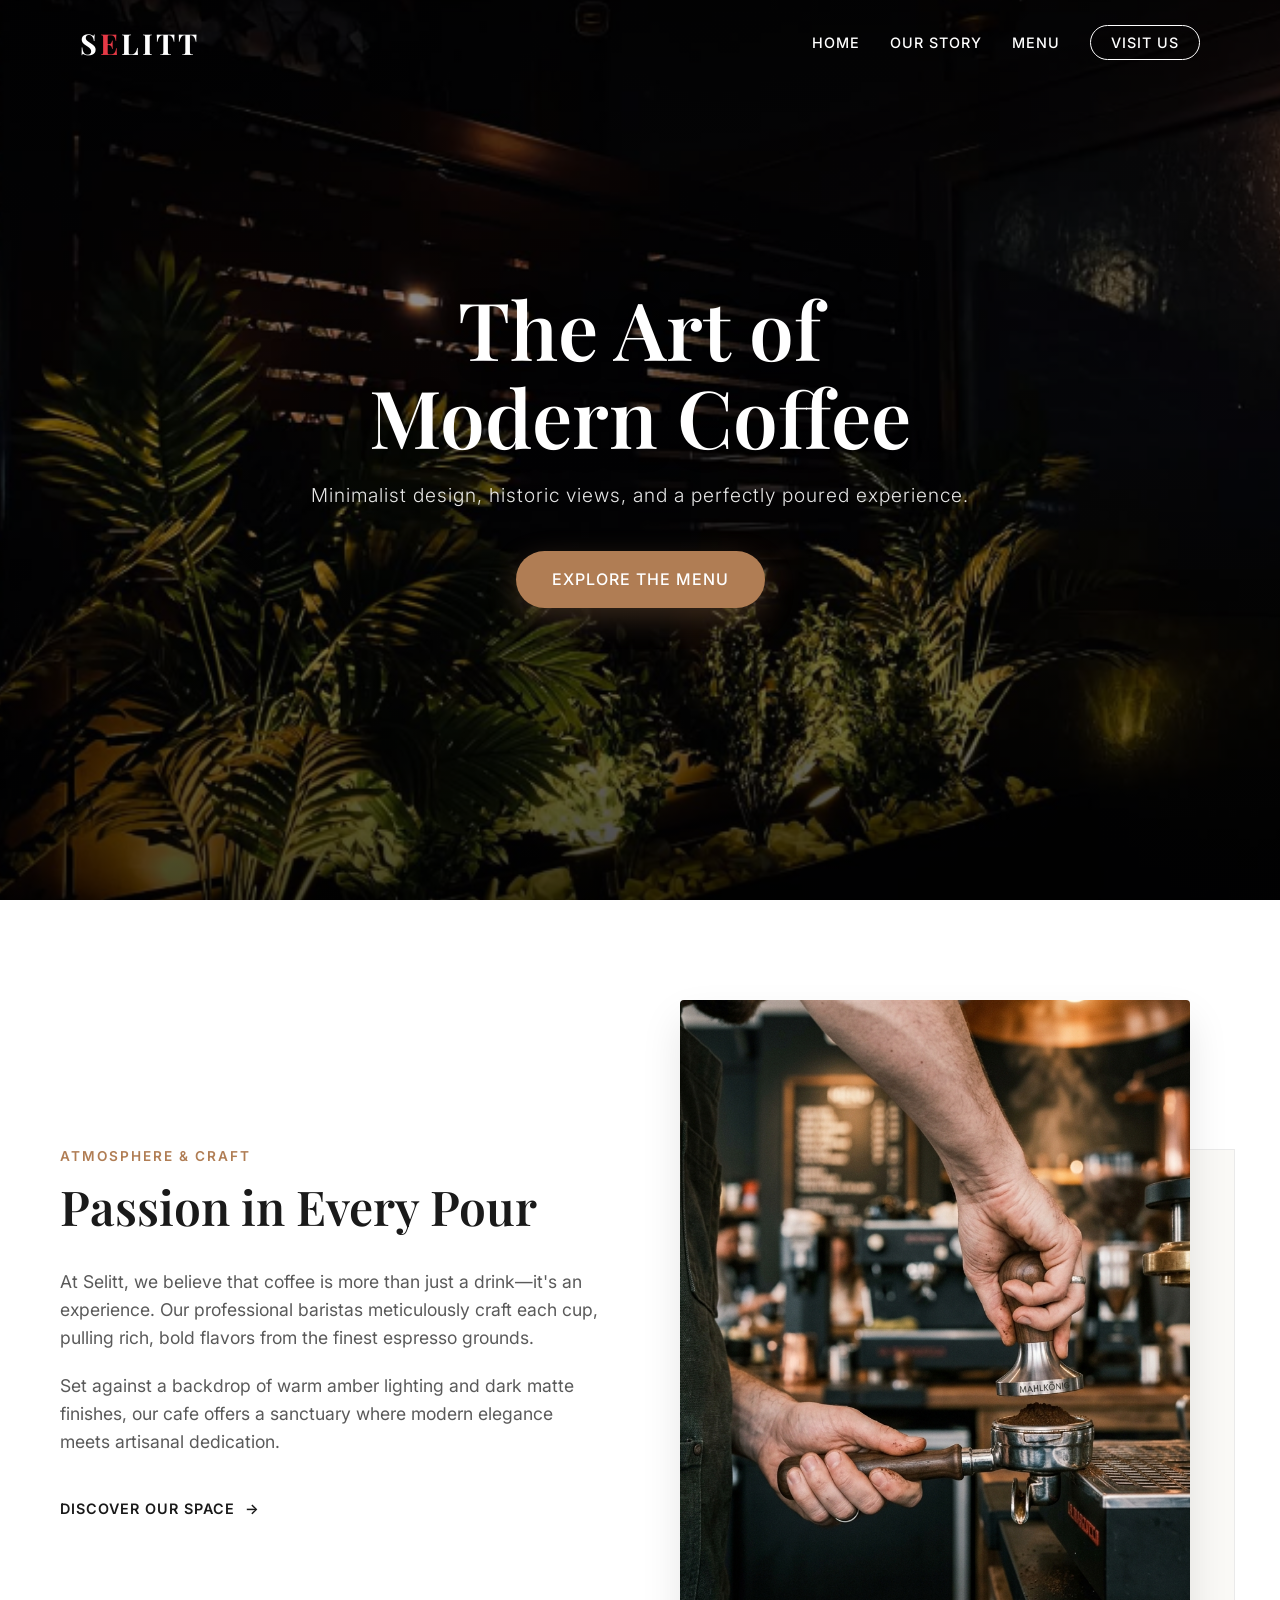
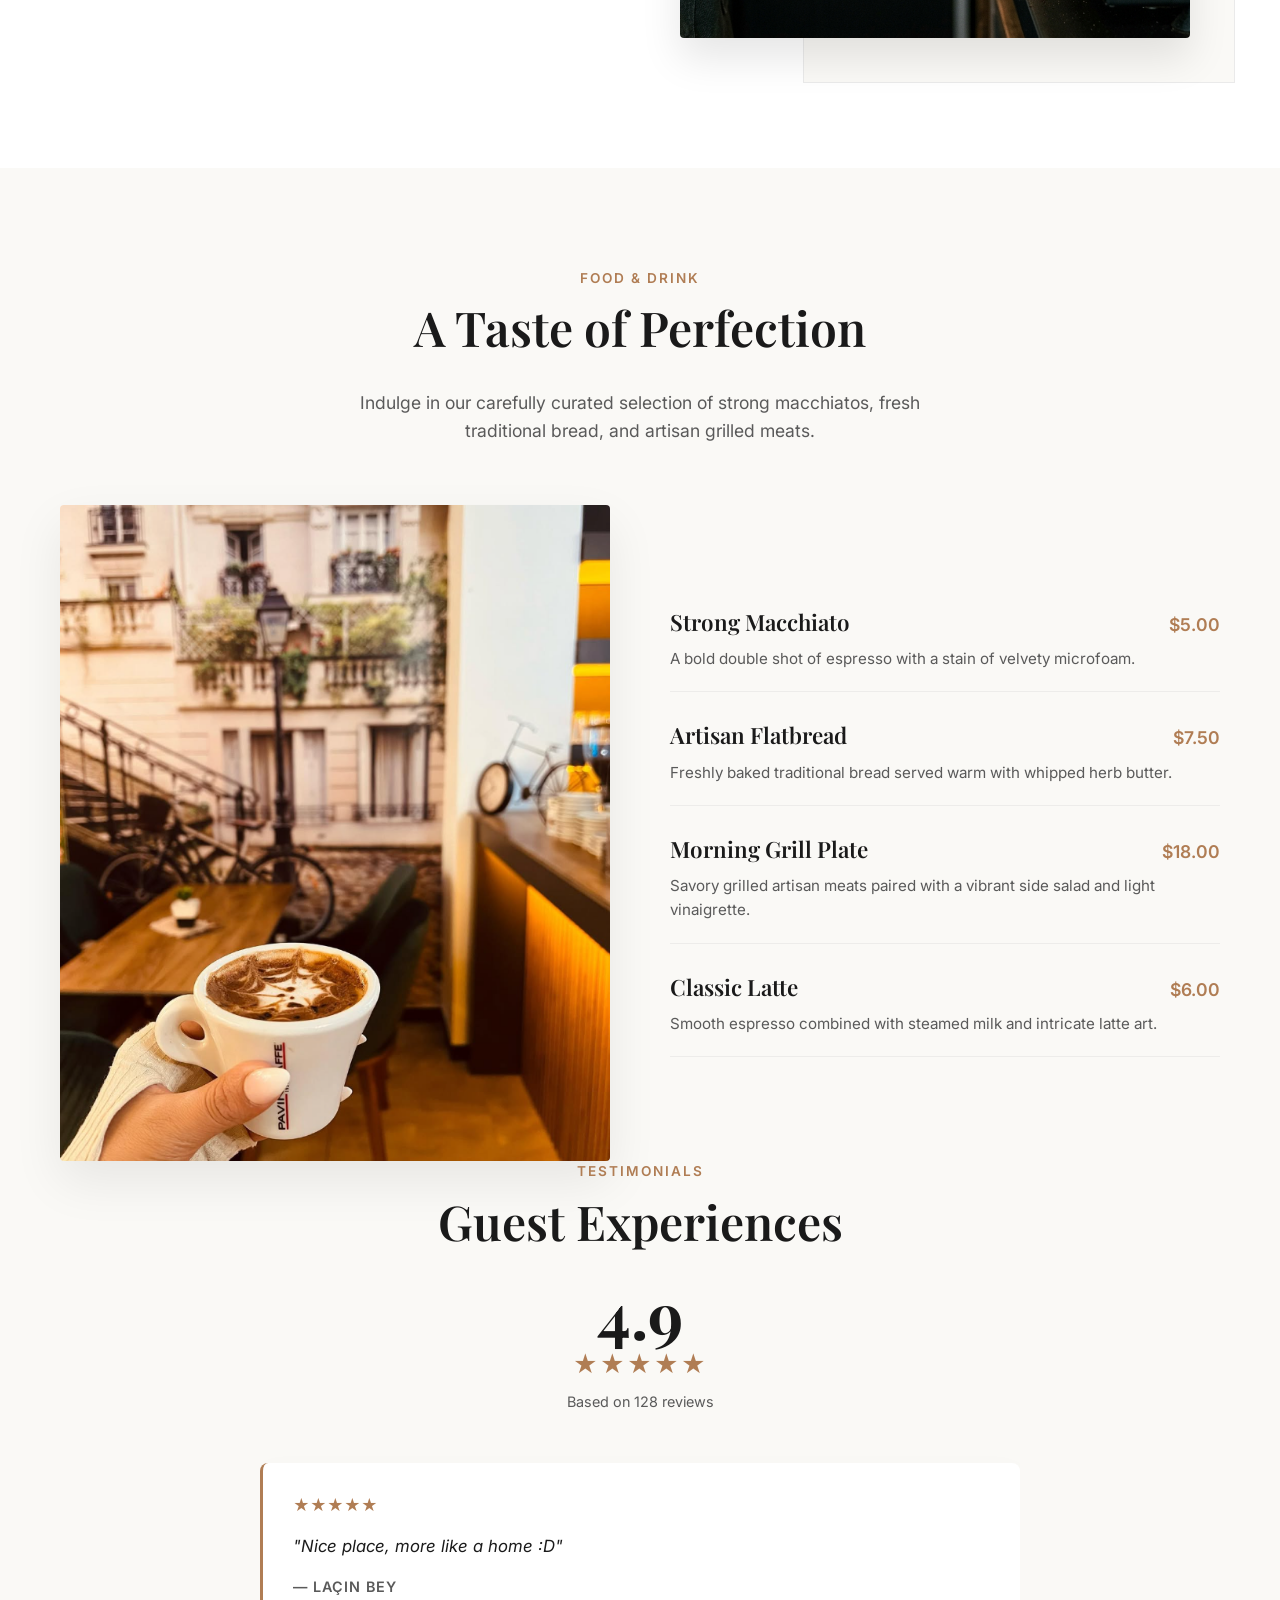
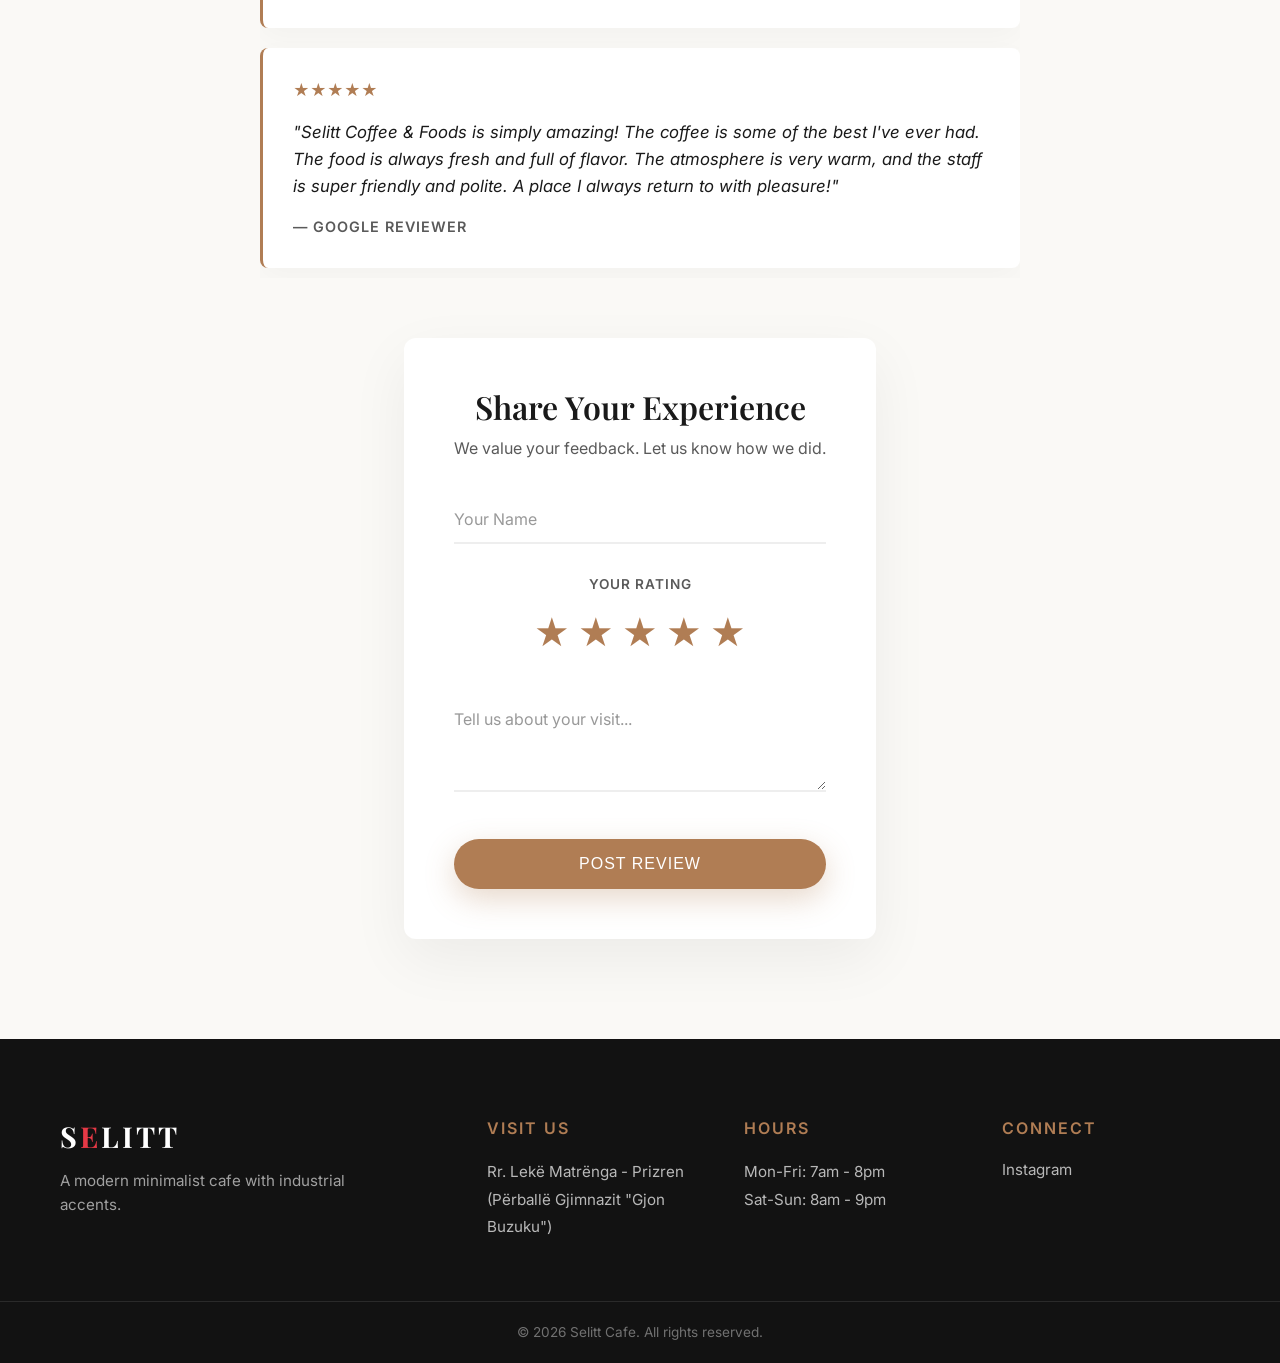
==== index.html @ 398702cb "Add files via upload" ====
<!DOCTYPE html>
<html lang="en">

<head>
    <meta charset="UTF-8">
    <meta name="viewport" content="width=device-width, initial-scale=1.0">
    <title>Selitt Cafe | Modern Coffee & Dining</title>
    <meta name="description" content="Experience high-end coffee and artisan food at Selitt Cafe.">
    <!-- Favicon -->
    <link rel="icon" href="assets/logo.jpg" type="image/jpeg">
    <!-- Google Fonts -->
    <link rel="preconnect" href="https://fonts.googleapis.com">
    <link rel="preconnect" href="https://fonts.gstatic.com" crossorigin>
    <link
        href="https://fonts.googleapis.com/css2?family=Playfair+Display:wght@400;600;700&family=Inter:wght@300;400;500;600&display=swap"
        rel="stylesheet">
    <!-- Styles -->
    <link rel="stylesheet" href="styles.css">
</head>

<body>

    <!-- Navigation -->
    <nav class="navbar" id="navbar">
        <div class="nav-container">
            <a href="#" class="logo">S<span class="logo-accent">E</span>LITT</a>
            <ul class="nav-links">
                <li><a href="#home">Home</a></li>
                <li><a href="#story">Our Story</a></li>
                <li><a href="#menu">Menu</a></li>
                <li><a href="#contact" class="btn-outline">Visit Us</a></li>
            </ul>
            <div class="menu-toggle" id="mobile-menu">
                <span class="bar"></span>
                <span class="bar"></span>
                <span class="bar"></span>
            </div>
        </div>
    </nav>

    <!-- Hero Section -->
    <section id="home" class="hero">
        <div class="hero-image" style="background-image: url('assets/hero.png');"></div>
        <div class="hero-overlay"></div>
        <div class="hero-content">
            <h1 class="fade-in-up">The Art of <br>Modern Coffee</h1>
            <p class="fade-in-up delay-1">Minimalist design, historic views, and a perfectly poured experience.</p>
            <a href="#menu" class="btn-primary fade-in-up delay-2">Explore the Menu</a>
        </div>
    </section>

    <!-- Our Story Section -->
    <section id="story" class="story">
        <div class="container split-layout">
            <div class="story-text">
                <span class="section-subtitle">Atmosphere & Craft</span>
                <h2 class="section-title">Passion in Every Pour</h2>
                <p>At Selitt, we believe that coffee is more than just a drink—it's an experience. Our professional
                    baristas meticulously craft each cup, pulling rich, bold flavors from the finest espresso grounds.
                </p>
                <p>Set against a backdrop of warm amber lighting and dark matte finishes, our cafe offers a sanctuary
                    where modern elegance meets artisanal dedication.</p>
                <a href="#contact" class="link-arrow">Discover our space <span class="arrow">→</span></a>
            </div>
            <div class="story-image-wrapper">
                <img src="assets/story.png" alt="Barista tamping fresh espresso grounds" class="story-image">
                <div class="image-accent"></div>
            </div>
        </div>
    </section>

    <!-- Menu Section -->
    <section id="menu" class="menu">
        <div class="container">
            <div class="menu-header text-center">
                <span class="section-subtitle">Food & Drink</span>
                <h2 class="section-title">A Taste of Perfection</h2>
                <p class="menu-desc">Indulge in our carefully curated selection of strong macchiatos, fresh traditional
                    bread, and artisan grilled meats.</p>
            </div>

            <div class="menu-showcase">
                <img src="assets/menu.png" alt="Modern breakfast spread with macchiato and grilled meats"
                    class="menu-main-image">

                <div class="menu-list">
                    <div class="menu-item">
                        <div class="menu-item-header">
                            <h3>Strong Macchiato</h3>
                            <span class="price">$5.00</span>
                        </div>
                        <p>A bold double shot of espresso with a stain of velvety microfoam.</p>
                    </div>

                    <div class="menu-item">
                        <div class="menu-item-header">
                            <h3>Artisan Flatbread</h3>
                            <span class="price">$7.50</span>
                        </div>
                        <p>Freshly baked traditional bread served warm with whipped herb butter.</p>
                    </div>

                    <div class="menu-item">
                        <div class="menu-item-header">
                            <h3>Morning Grill Plate</h3>
                            <span class="price">$18.00</span>
                        </div>
                        <p>Savory grilled artisan meats paired with a vibrant side salad and light vinaigrette.</p>
                    </div>

                    <div class="menu-item">
                        <div class="menu-item-header">
                            <h3>Classic Latte</h3>
                            <span class="price">$6.00</span>
                        </div>
                        <p>Smooth espresso combined with steamed milk and intricate latte art.</p>
                    </div>
                </div>
            </div>
        </div>
    </section>

    <!-- Review Section -->
    <section id="review" class="review-section">
        <div class="container review-layout">
            <!-- Left: Testimonials -->
            <div class="review-testimonials fade-up-element">
                <span class="section-subtitle">Testimonials</span>
                <h2 class="section-title">Guest Experiences</h2>
                
                <div class="rating-summary">
                    <div class="rating-number">4.9</div>
                    <div class="rating-stars">★★★★★</div>
                    <p>Based on <span id="review-count">128</span> reviews</p>
                </div>

                <div class="testimonials-scroll-container">
                    <div class="testimonial-card">
                        <div class="testimonial-stars">★★★★★</div>
                        <p class="testimonial-text">"Nice place, more like a home :D"</p>
                        <p class="testimonial-author">— Laçin Bey</p>
                    </div>

                    <div class="testimonial-card">
                        <div class="testimonial-stars">★★★★★</div>
                        <p class="testimonial-text">"Selitt Coffee & Foods is simply amazing! The coffee is some of the best I've ever had. The food is always fresh and full of flavor. The atmosphere is very warm, and the staff is super friendly and polite. A place I always return to with pleasure!"</p>
                        <p class="testimonial-author">— Google Reviewer</p>
                    </div>
                </div>
            </div>

            <!-- Right: Form -->
            <div class="review-form-container fade-up-element">
                <h3>Share Your Experience</h3>
                <p class="form-desc">We value your feedback. Let us know how we did.</p>
                
                <div class="form-group">
                    <input type="text" id="name" class="modern-input" placeholder=" " required>
                    <label for="name" class="floating-label">Your Name</label>
                </div>

                <div class="form-group">
                    <label class="static-label">Your Rating</label>
                    <div class="stars">
                        <span class="star" data-value="1">★</span>
                        <span class="star" data-value="2">★</span>
                        <span class="star" data-value="3">★</span>
                        <span class="star" data-value="4">★</span>
                        <span class="star" data-value="5">★</span>
                    </div>
                </div>

                <div class="form-group">
                    <textarea id="review-text" class="modern-input textarea-input" placeholder=" " rows="3" required></textarea>
                    <label for="review-text" class="floating-label">Tell us about your visit...</label>
                </div>
                
                <button class="btn-primary submit-review">Post Review</button>
            </div>
        </div>
    </section>

    <!-- Footer -->
    <footer id="contact" class="footer">
        <div class="container footer-content">
            <div class="footer-brand">
                <h2 class="logo">S<span class="logo-accent">E</span>LITT</h2>
                <p>A modern minimalist cafe with industrial accents.</p>
            </div>
            <div class="footer-links">
                <div class="link-group">
                    <h4>Visit Us</h4>
                    <p>Rr. Lekë Matrënga - Prizren<br>(Përballë Gjimnazit "Gjon Buzuku")</p>
                </div>
                <div class="link-group">
                    <h4>Hours</h4>
                    <p>Mon-Fri: 7am - 8pm<br>Sat-Sun: 8am - 9pm</p>
                </div>
                <div class="link-group">
                    <h4>Connect</h4>
                    <div class="social-links">
                        <a href="https://www.instagram.com/selittcoffee" target="_blank"
                            rel="noopener noreferrer">Instagram</a>
                    </div>
                </div>
            </div>
        </div>
        <div class="footer-bottom">
            <p>&copy; 2026 Selitt Cafe. All rights reserved.</p>
        </div>
    </footer>

    <script>
        // Simple script for navbar scroll effect and mobile menu
        window.addEventListener('scroll', () => {
            const navbar = document.getElementById('navbar');
            if (window.scrollY > 50) {
                navbar.classList.add('scrolled');
            } else {
                navbar.classList.remove('scrolled');
            }
        });

        // Intersection Observer for scroll animations
        const observer = new IntersectionObserver((entries) => {
            entries.forEach(entry => {
                if (entry.isIntersecting) {
                    entry.target.classList.add('visible');
                }
            });
        }, { threshold: 0.1 });

        document.querySelectorAll('.story-text, .story-image-wrapper, .menu-item, .menu-header, .review-form-container, .review-testimonials').forEach((el) => {
            el.classList.add('fade-up-element');
            observer.observe(el);
        });

        // Smooth scroll and section pulse animation on click
        document.querySelectorAll('a[href^="#"]').forEach(anchor => {
            anchor.addEventListener('click', function (e) {
                const targetId = this.getAttribute('href');
                if (targetId === '#') return;

                const targetElement = document.querySelector(targetId);
                if (targetElement) {
                    e.preventDefault();
                    // Smooth scroll to target
                    targetElement.scrollIntoView({
                        behavior: 'smooth'
                    });

                    // Add pulse animation class to the target section
                    targetElement.classList.remove('section-pulse');
                    // Force reflow to restart animation
                    void targetElement.offsetWidth;
                    targetElement.classList.add('section-pulse');
                }
            });
        });

        // Ripple effect for buttons
        document.querySelectorAll('.btn-primary, .btn-outline').forEach(btn => {
            btn.addEventListener('click', function (e) {
                const rect = e.target.getBoundingClientRect();
                const x = e.clientX - rect.left;
                const y = e.clientY - rect.top;

                const ripple = document.createElement('span');
                ripple.classList.add('ripple');
                ripple.style.left = `${x}px`;
                ripple.style.top = `${y}px`;

                this.appendChild(ripple);
                setTimeout(() => ripple.remove(), 600);
            });
        });

        // Review Stars Logic
        const stars = document.querySelectorAll('.star');
        let selectedRating = 5;
        
        stars.forEach(s => s.style.color = 'var(--clr-accent)');

        stars.forEach(star => {
            star.addEventListener('mouseover', function() {
                const val = this.getAttribute('data-value');
                stars.forEach(s => {
                    s.style.color = s.getAttribute('data-value') <= val ? 'var(--clr-accent)' : '#ddd';
                });
            });
            star.addEventListener('mouseout', function() {
                stars.forEach(s => {
                    s.style.color = s.getAttribute('data-value') <= selectedRating ? 'var(--clr-accent)' : '#ddd';
                });
            });
            star.addEventListener('click', function() {
                selectedRating = this.getAttribute('data-value');
                
                // Add a little pop animation on click
                this.style.transform = 'scale(1.2)';
                setTimeout(() => this.style.transform = 'scale(1)', 150);
            });
        });

        // Review Submit Logic
        document.querySelector('.submit-review').addEventListener('click', function(e) {
            e.preventDefault();
            const btn = this;
            const nameInput = document.getElementById('name');
            const reviewInput = document.getElementById('review-text');
            
            if(!nameInput.value || !reviewInput.value) {
                alert("Please fill in your name and review.");
                return;
            }

            const originalText = btn.innerText;
            btn.innerText = 'Sending...';
            btn.style.opacity = '0.8';
            
            // Simulate sending
            setTimeout(() => {
                // Create new review element
                const newCard = document.createElement('div');
                newCard.className = 'testimonial-card fade-in-up';
                
                let starsHTML = '';
                for(let i=0; i<5; i++) {
                    starsHTML += i < selectedRating ? '★' : '☆';
                }

                newCard.innerHTML = `
                    <div class="testimonial-stars">${starsHTML}</div>
                    <p class="testimonial-text">"${reviewInput.value}"</p>
                    <p class="testimonial-author">— ${nameInput.value}</p>
                `;
                
                // Add to scroll container
                const container = document.querySelector('.testimonials-scroll-container');
                container.insertBefore(newCard, container.firstChild);
                
                // Smooth scroll to see the new review
                container.scrollTo({ top: 0, behavior: 'smooth' });

                // Update count
                const countEl = document.getElementById('review-count');
                if(countEl) countEl.innerText = parseInt(countEl.innerText) + 1;

                // Button success state
                btn.innerText = 'Review Sent! Thank You!';
                btn.style.backgroundColor = '#4CAF50';
                btn.style.opacity = '1';
                
                // Reset form
                nameInput.value = '';
                reviewInput.value = '';
                
                // Reset after 3 seconds
                setTimeout(() => {
                    btn.innerText = originalText;
                    btn.style.backgroundColor = '';
                }, 3000);
            }, 800);
        });
    </script>
</body>

</html>
---- styles.css ----
/* ==========================================================================
   CSS Variables & Design System
   ========================================================================== */
:root {
    /* Colors */
    --clr-bg: #FAF9F6;
    /* Off-white / Cream */
    --clr-surface: #ffffff;
    --clr-text-main: #1A1A1A;
    --clr-text-light: #5A5A5A;
    --clr-accent: #B07D54;
    /* Warm Amber / Caramel */
    --clr-accent-dark: #8C5E3C;
    --clr-dark: #121212;

    /* Typography */
    --font-heading: 'Playfair Display', serif;
    --font-body: 'Inter', sans-serif;

    /* Layout */
    --max-width: 1200px;
    --section-pad: 100px 20px;

    /* Transitions */
    --trans-fast: 0.3s ease;
    --trans-slow: 0.6s cubic-bezier(0.16, 1, 0.3, 1);
}

/* ==========================================================================
   Reset & Base Styles
   ========================================================================== */
* {
    margin: 0;
    padding: 0;
    box-sizing: border-box;
}

html {
    scroll-behavior: smooth;
}

body {
    font-family: var(--font-body);
    color: var(--clr-text-main);
    background-color: var(--clr-bg);
    line-height: 1.6;
    overflow-x: hidden;
}

h1,
h2,
h3,
h4,
h5,
h6 {
    font-family: var(--font-heading);
    font-weight: 600;
    line-height: 1.2;
    margin-bottom: 1rem;
}

a {
    text-decoration: none;
    color: inherit;
    transition: var(--trans-fast);
}

img {
    max-width: 100%;
    height: auto;
    display: block;
}

.container {
    max-width: var(--max-width);
    margin: 0 auto;
    padding: 0 20px;
}

.text-center {
    text-align: center;
}

.section-subtitle {
    display: block;
    font-size: 0.85rem;
    text-transform: uppercase;
    letter-spacing: 2px;
    color: var(--clr-accent);
    margin-bottom: 10px;
    font-weight: 600;
}

.section-title {
    font-size: 3rem;
    margin-bottom: 2rem;
    color: var(--clr-text-main);
}

/* ==========================================================================
   Navigation
   ========================================================================== */
.navbar {
    position: fixed;
    top: 0;
    left: 0;
    width: 100%;
    padding: 20px 0;
    z-index: 1000;
    transition: var(--trans-slow);
    background: transparent;
}

.navbar.scrolled {
    background: rgba(255, 255, 255, 0.95);
    backdrop-filter: blur(10px);
    padding: 15px 0;
    box-shadow: 0 4px 30px rgba(0, 0, 0, 0.05);
}

.navbar.scrolled .logo,
.navbar.scrolled .nav-links a {
    color: var(--clr-text-main);
}

.navbar.scrolled .btn-outline {
    border-color: var(--clr-text-main);
    color: var(--clr-text-main);
}

.nav-container {
    display: flex;
    justify-content: space-between;
    align-items: center;
    max-width: var(--max-width);
    margin: 0 auto;
    padding: 0 40px;
}

.logo {
    font-family: var(--font-heading);
    font-size: 1.8rem;
    font-weight: 700;
    letter-spacing: 3px;
    color: #fff;
    transition: var(--trans-fast);
}

.logo-accent {
    color: #E63946;
    /* Vibrant modern red */
}

.nav-links {
    display: flex;
    list-style: none;
    align-items: center;
    gap: 30px;
}

.nav-links a {
    color: #fff;
    font-size: 0.9rem;
    font-weight: 500;
    text-transform: uppercase;
    letter-spacing: 1px;
    position: relative;
}

.nav-links a:not(.btn-outline)::after {
    content: '';
    position: absolute;
    bottom: -5px;
    left: 0;
    width: 0;
    height: 1px;
    background-color: var(--clr-accent);
    transition: var(--trans-fast);
}

.nav-links a:not(.btn-outline):hover::after {
    width: 100%;
}

.btn-outline {
    border: 1px solid #fff;
    padding: 8px 20px;
    border-radius: 30px;
    transition: var(--trans-fast);
}

.btn-outline:hover {
    background-color: #fff;
    color: var(--clr-text-main) !important;
}

.menu-toggle {
    display: none;
}

/* ==========================================================================
   Hero Section
   ========================================================================== */
.hero {
    position: relative;
    height: 100vh;
    display: flex;
    align-items: center;
    justify-content: center;
    overflow: hidden;
}

.hero-image {
    position: absolute;
    top: 0;
    left: 0;
    width: 100%;
    height: 100%;
    background-size: cover;
    background-position: center;
    transform: scale(1.05);
    /* Slight scale for potential animation/parallax */
    z-index: 1;
}

.hero-overlay {
    position: absolute;
    top: 0;
    left: 0;
    width: 100%;
    height: 100%;
    background: linear-gradient(to bottom, rgba(0, 0, 0, 0.6) 0%, rgba(0, 0, 0, 0.3) 50%, rgba(0, 0, 0, 0.7) 100%);
    z-index: 2;
}

.hero-content {
    position: relative;
    z-index: 3;
    text-align: center;
    color: #fff;
    max-width: 800px;
    padding: 0 20px;
}

.hero h1 {
    font-size: 5rem;
    margin-bottom: 20px;
    line-height: 1.1;
    text-shadow: 0 4px 20px rgba(0, 0, 0, 0.3);
}

.hero p {
    font-size: 1.2rem;
    margin-bottom: 40px;
    font-weight: 300;
    letter-spacing: 1px;
    color: rgba(255, 255, 255, 0.9);
}

.btn-primary {
    display: inline-block;
    background-color: var(--clr-accent);
    color: #fff;
    padding: 16px 36px;
    font-size: 1rem;
    font-weight: 500;
    letter-spacing: 1px;
    text-transform: uppercase;
    border-radius: 40px;
    box-shadow: 0 10px 30px rgba(176, 125, 84, 0.3);
    transition: var(--trans-fast);
}

.btn-primary:hover {
    background-color: var(--clr-accent-dark);
    transform: translateY(-3px);
    box-shadow: 0 15px 40px rgba(176, 125, 84, 0.4);
}

/* ==========================================================================
   Story Section
   ========================================================================== */
.story {
    padding: var(--section-pad);
    background-color: var(--clr-surface);
}

.split-layout {
    display: grid;
    grid-template-columns: 1fr 1fr;
    gap: 80px;
    align-items: center;
}

.story-text p {
    color: var(--clr-text-light);
    margin-bottom: 20px;
    font-size: 1.1rem;
}

.link-arrow {
    display: inline-flex;
    align-items: center;
    font-weight: 600;
    color: var(--clr-text-main);
    margin-top: 20px;
    text-transform: uppercase;
    font-size: 0.9rem;
    letter-spacing: 1px;
}

.link-arrow .arrow {
    margin-left: 10px;
    transition: transform var(--trans-fast);
}

.link-arrow:hover .arrow {
    transform: translateX(10px);
    color: var(--clr-accent);
}

.link-arrow:hover {
    color: var(--clr-accent);
}

.story-image-wrapper {
    position: relative;
    padding-right: 30px;
    padding-bottom: 30px;
}

.story-image {
    border-radius: 4px;
    box-shadow: 0 20px 40px rgba(0, 0, 0, 0.1);
    position: relative;
    z-index: 2;
    width: 100%;
    height: auto;
    object-fit: cover;
    aspect-ratio: 4/5;
}

.image-accent {
    position: absolute;
    bottom: 0;
    right: 0;
    width: 80%;
    height: 80%;
    background-color: var(--clr-bg);
    border: 1px solid #EAEAEA;
    z-index: 1;
    transform: translate(15px, 15px);
}

/* ==========================================================================
   Menu Section
   ========================================================================== */
.menu {
    padding: 100px 20px 0;
    /* Removed bottom padding */
    background-color: var(--clr-bg);
}

.menu-desc {
    max-width: 600px;
    margin: 0 auto 60px;
    color: var(--clr-text-light);
    font-size: 1.1rem;
}

.menu-showcase {
    display: grid;
    grid-template-columns: 1fr 1fr;
    gap: 60px;
    align-items: center;
}

.menu-main-image {
    border-radius: 4px;
    box-shadow: 0 20px 50px rgba(0, 0, 0, 0.08);
    width: 100%;
    height: auto;
    object-fit: cover;
    object-position: center center;
}

.menu-list {
    display: flex;
    flex-direction: column;
    gap: 30px;
}

.menu-item {
    border-bottom: 1px solid rgba(0, 0, 0, 0.05);
    padding-bottom: 20px;
    transition: var(--trans-fast);
}

.menu-item:hover {
    transform: translateX(10px);
}

.menu-item-header {
    display: flex;
    justify-content: space-between;
    align-items: baseline;
    margin-bottom: 8px;
}

.menu-item h3 {
    font-size: 1.4rem;
    margin: 0;
    font-family: var(--font-heading);
}

.menu-item .price {
    font-family: var(--font-body);
    font-weight: 600;
    color: var(--clr-accent);
    font-size: 1.1rem;
}

.menu-item p {
    color: var(--clr-text-light);
    font-size: 0.95rem;
}

/* ==========================================================================
   Review Section
   ========================================================================== */
.review-section {
    padding: 0px 20px 100px;
    /* Zero top padding */
    background-color: var(--clr-bg);
}

.review-layout {
    display: flex;
    flex-direction: column;
    align-items: center;
    gap: 60px;
    max-width: 800px;
    margin: 0 auto;
}

.review-testimonials {
    width: 100%;
    text-align: center;
}

.rating-summary {
    display: flex;
    flex-direction: column;
    align-items: center;
    margin-bottom: 40px;
}

.rating-number {
    font-size: 4rem;
    font-family: var(--font-heading);
    font-weight: 700;
    line-height: 1;
    color: var(--clr-text-main);
}

.rating-stars {
    color: var(--clr-accent);
    font-size: 1.5rem;
    letter-spacing: 2px;
}

.rating-summary p {
    color: var(--clr-text-light);
    font-size: 0.9rem;
    margin-top: 5px;
}

.testimonials-scroll-container {
    display: flex;
    flex-direction: column;
    overflow-y: auto;
    overflow-x: hidden;
    gap: 20px;
    padding: 10px 0;
    scroll-snap-type: y mandatory;
    scrollbar-width: none;
    max-height: 500px;
    width: 100%;
}
.testimonials-scroll-container::-webkit-scrollbar {
    display: none;
}

.testimonial-card {
    background-color: var(--clr-surface);
    padding: 30px;
    border-radius: 8px;
    box-shadow: 0 10px 30px rgba(0,0,0,0.03);
    margin-bottom: 0;
    border-left: 3px solid var(--clr-accent);
    width: 100%;
    flex-shrink: 0;
    scroll-snap-align: start;
    text-align: left;
}

.testimonial-stars {
    color: var(--clr-accent);
    font-size: 1rem;
    margin-bottom: 15px;
}

.testimonial-text {
    font-family: var(--font-body);
    font-style: italic;
    color: var(--clr-text-main);
    margin-bottom: 15px;
    font-size: 1.05rem;
}

.testimonial-author {
    font-size: 0.9rem;
    font-weight: 600;
    color: var(--clr-text-light);
    text-transform: uppercase;
    letter-spacing: 1px;
}

/* Review Form */
.review-form-container {
    background-color: var(--clr-surface);
    padding: 50px;
    border-radius: 12px;
    box-shadow: 0 20px 60px rgba(0, 0, 0, 0.06);
}

.review-form-container h3 {
    font-size: 2rem;
    margin-bottom: 10px;
    text-align: center;
}

.form-desc {
    color: var(--clr-text-light);
    margin-bottom: 30px;
    text-align: center;
}

.form-group {
    position: relative;
    margin-bottom: 30px;
}

.modern-input {
    width: 100%;
    padding: 15px 15px 15px 0;
    border: none;
    border-bottom: 2px solid #EEE;
    background-color: transparent;
    font-family: var(--font-body);
    font-size: 1rem;
    color: var(--clr-text-main);
    transition: var(--trans-fast);
    outline: none;
}

.textarea-input {
    resize: vertical;
    min-height: 100px;
}

.modern-input:focus {
    border-bottom-color: var(--clr-accent);
}

.floating-label {
    position: absolute;
    top: 15px;
    left: 0;
    color: #999;
    font-size: 1rem;
    transition: var(--trans-fast);
    pointer-events: none;
}

.modern-input:focus~.floating-label,
.modern-input:not(:placeholder-shown)~.floating-label {
    top: -15px;
    font-size: 0.8rem;
    color: var(--clr-accent);
    font-weight: 600;
    text-transform: uppercase;
    letter-spacing: 1px;
}

.static-label {
    display: block;
    font-size: 0.85rem;
    color: var(--clr-text-light);
    text-transform: uppercase;
    letter-spacing: 1px;
    margin-bottom: 10px;
    font-weight: 600;
    text-align: center;
}

.stars {
    display: flex;
    justify-content: center;
    gap: 8px;
    font-size: 2.2rem;
    cursor: pointer;
    user-select: none;
}

.star {
    transition: transform 0.1s, color 0.2s;
    color: #ddd;
}

.star:hover {
    transform: scale(1.15);
}

.submit-review {
    width: 100%;
    margin-top: 10px;
    border: none;
    cursor: pointer;
}

/* ==========================================================================
   Footer
   ========================================================================== */
.footer {
    background-color: var(--clr-dark);
    color: #fff;
    padding: 80px 0 20px;
}

.footer-content {
    display: grid;
    grid-template-columns: 1fr 2fr;
    gap: 60px;
    margin-bottom: 60px;
}

.footer-brand .logo {
    color: #fff;
    margin-bottom: 15px;
    display: block;
}

.footer-brand p {
    color: rgba(255, 255, 255, 0.6);
    font-size: 0.95rem;
    max-width: 300px;
}

.footer-links {
    display: grid;
    grid-template-columns: repeat(3, 1fr);
    gap: 40px;
}

.link-group h4 {
    font-family: var(--font-body);
    font-size: 1rem;
    text-transform: uppercase;
    letter-spacing: 2px;
    margin-bottom: 20px;
    color: var(--clr-accent);
}

.link-group p {
    color: rgba(255, 255, 255, 0.7);
    font-size: 0.95rem;
    line-height: 1.8;
}

.social-links {
    display: flex;
    flex-direction: column;
    gap: 10px;
}

.social-links a {
    color: rgba(255, 255, 255, 0.7);
    font-size: 0.95rem;
}

.social-links a:hover {
    color: var(--clr-accent);
}

.footer-bottom {
    text-align: center;
    padding-top: 20px;
    border-top: 1px solid rgba(255, 255, 255, 0.1);
    color: rgba(255, 255, 255, 0.4);
    font-size: 0.85rem;
}

/* ==========================================================================
   Animations & Effects
   ========================================================================== */
.fade-in-up {
    animation: fadeInUp 1s cubic-bezier(0.16, 1, 0.3, 1) forwards;
    opacity: 0;
    transform: translateY(30px);
}

.delay-1 {
    animation-delay: 0.2s;
}

.delay-2 {
    animation-delay: 0.4s;
}

@keyframes fadeInUp {
    to {
        opacity: 1;
        transform: translateY(0);
    }
}

/* Scroll Animations */
.fade-up-element {
    opacity: 0;
    transform: translateY(40px);
    transition: opacity 0.8s ease, transform 0.8s ease;
}

.fade-up-element.visible {
    opacity: 1;
    transform: translateY(0);
}

/* ==========================================================================
   Click & Navigation Animations
   ========================================================================== */
.btn-primary,
.btn-outline {
    position: relative;
    overflow: hidden;
}

.btn-primary:active,
.btn-outline:active {
    transform: translateY(1px) scale(0.95);
    transition: transform 0.1s;
}

.ripple {
    position: absolute;
    border-radius: 50%;
    transform: scale(0);
    animation: ripple-anim 0.6s linear;
    background-color: rgba(255, 255, 255, 0.4);
    pointer-events: none;
}

@keyframes ripple-anim {
    to {
        transform: scale(4);
        opacity: 0;
    }
}

/* Section Pulse Animation (triggered by JS) */
@keyframes sectionPulse {
    0% {
        background-color: rgba(176, 125, 84, 0.15);
    }

    100% {
        background-color: transparent;
    }
}

.section-pulse {
    animation: sectionPulse 1.2s ease-out;
}

/* ==========================================================================
   Responsive Design
   ========================================================================== */
@media (max-width: 992px) {

    .split-layout,
    .menu-showcase,
    .review-layout {
        grid-template-columns: 1fr;
        gap: 50px;
    }

    .story-image-wrapper {
        order: -1;
    }

    .hero h1 {
        font-size: 4rem;
    }

    .footer-content {
        grid-template-columns: 1fr;
        gap: 40px;
    }
}

@media (max-width: 768px) {
    .nav-links {
        display: none;
        /* simple hidden for mobile, would need JS for full menu */
    }

    .menu-toggle {
        display: flex;
        flex-direction: column;
        gap: 6px;
        cursor: pointer;
    }

    .bar {
        width: 25px;
        height: 2px;
        background-color: #fff;
        transition: var(--trans-fast);
    }

    .navbar.scrolled .bar {
        background-color: var(--clr-text-main);
    }

    .hero h1 {
        font-size: 3rem;
    }

    .section-title {
        font-size: 2.5rem;
    }

    .footer-links {
        grid-template-columns: 1fr;
        gap: 30px;
    }
}
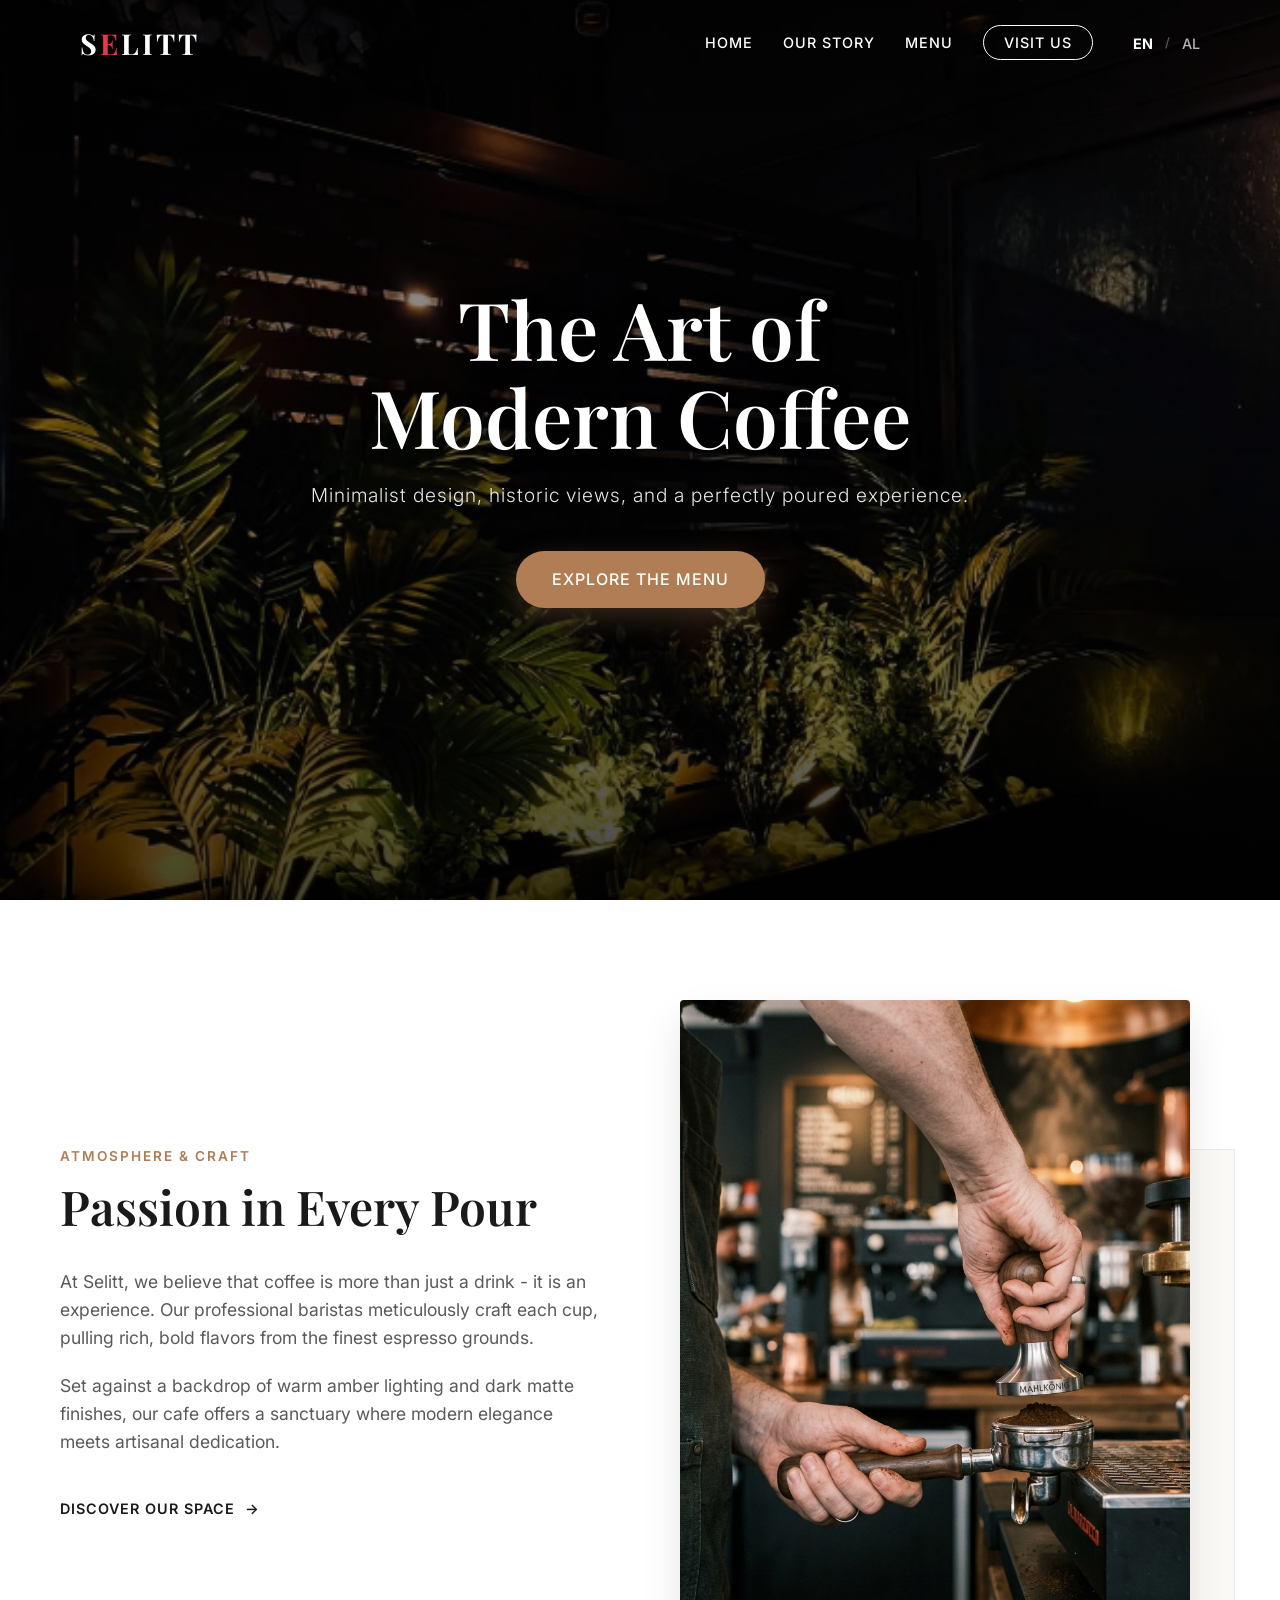
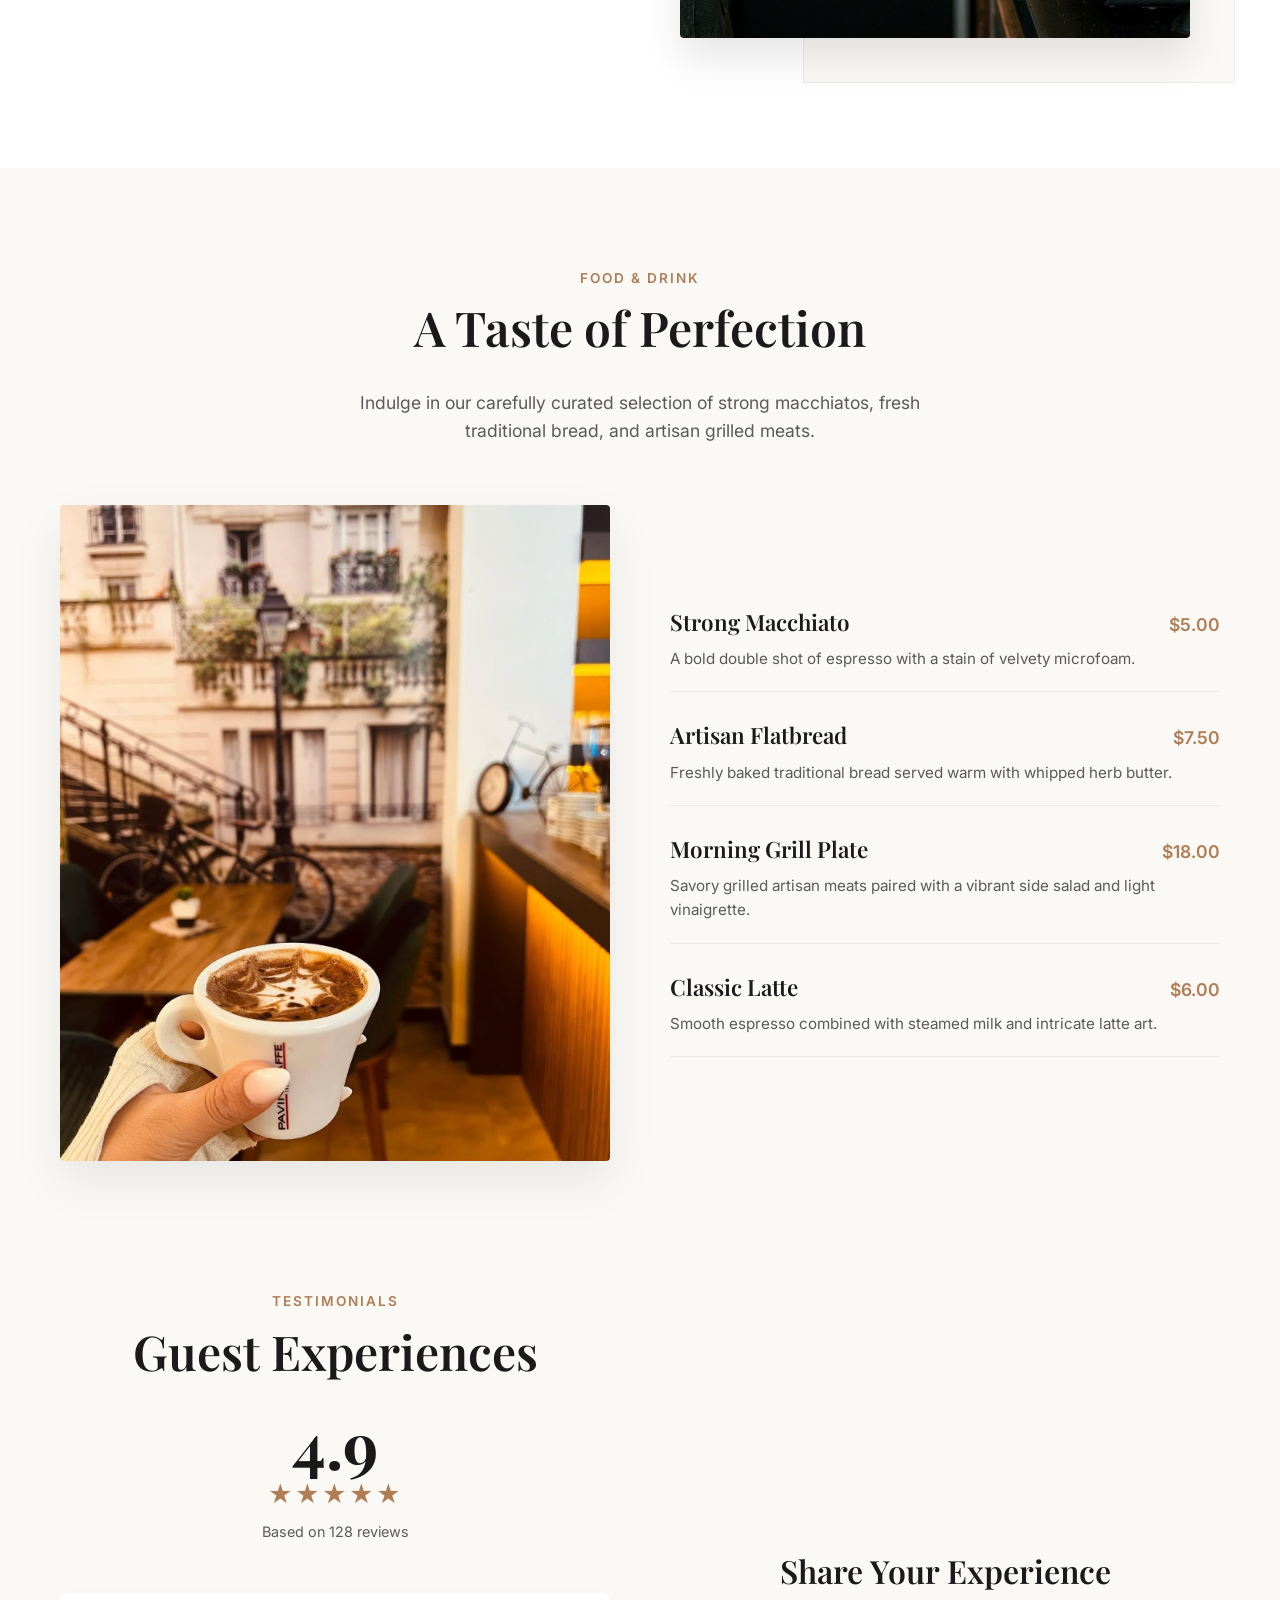
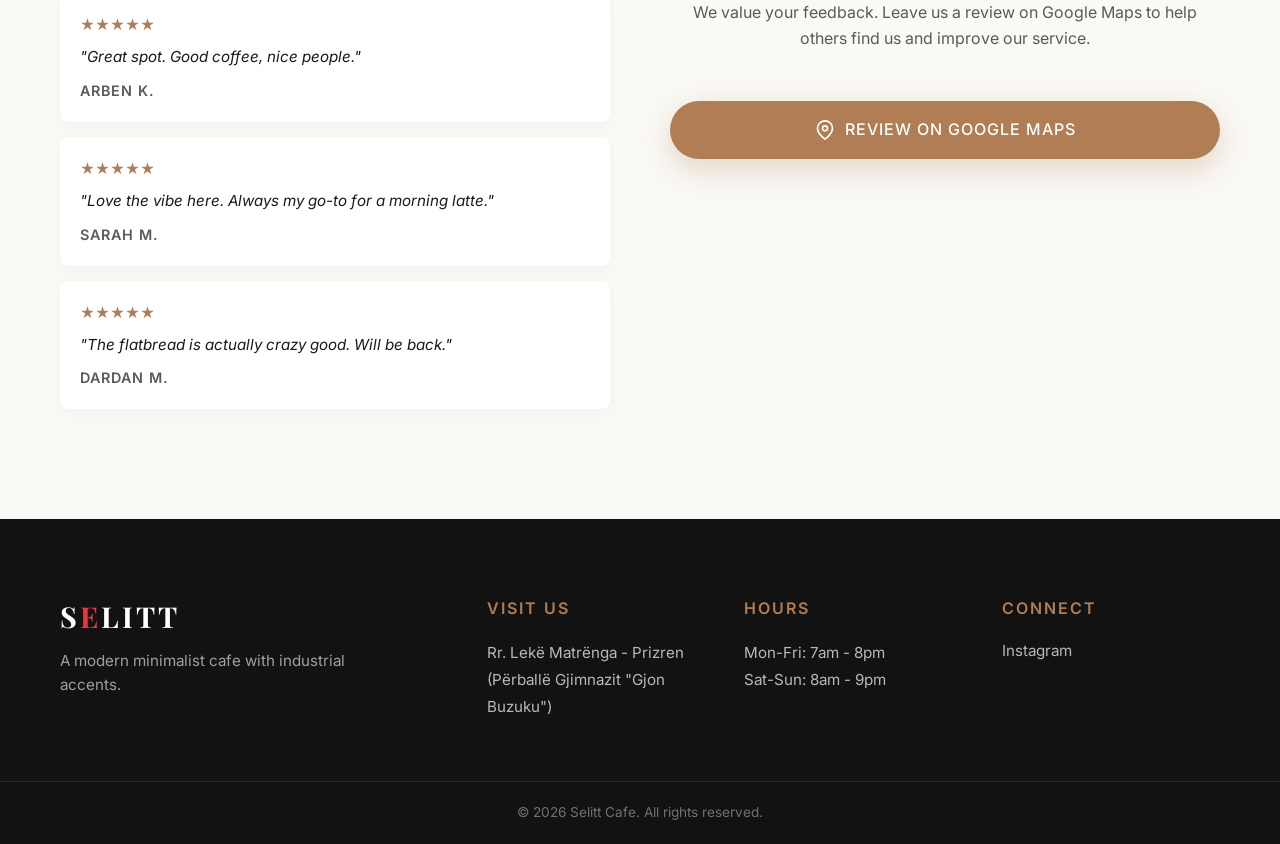
==== commit 7c114feb: "Add files via upload" ====
--- a/index.html
+++ b/index.html
@@ -25,10 +25,17 @@
         <div class="nav-container">
             <a href="#" class="logo">S<span class="logo-accent">E</span>LITT</a>
             <ul class="nav-links">
-                <li><a href="#home">Home</a></li>
-                <li><a href="#story">Our Story</a></li>
-                <li><a href="#menu">Menu</a></li>
-                <li><a href="#contact" class="btn-outline">Visit Us</a></li>
+                <li><a href="#home" data-i18n="navHome">Home</a></li>
+                <li><a href="#story" data-i18n="navStory">Our Story</a></li>
+                <li><a href="#menu" data-i18n="navMenu">Menu</a></li>
+                <li><a href="#contact" class="btn-outline" data-i18n="navVisit">Visit Us</a></li>
+                <li>
+                    <div class="lang-toggle">
+                        <span class="lang-option active" data-lang="en">EN</span>
+                        <span class="lang-divider">/</span>
+                        <span class="lang-option" data-lang="sq">AL</span>
+                    </div>
+                </li>
             </ul>
             <div class="menu-toggle" id="mobile-menu">
                 <span class="bar"></span>
@@ -43,9 +50,10 @@
         <div class="hero-image" style="background-image: url('assets/hero.png');"></div>
         <div class="hero-overlay"></div>
         <div class="hero-content">
-            <h1 class="fade-in-up">The Art of <br>Modern Coffee</h1>
-            <p class="fade-in-up delay-1">Minimalist design, historic views, and a perfectly poured experience.</p>
-            <a href="#menu" class="btn-primary fade-in-up delay-2">Explore the Menu</a>
+            <h1 class="fade-in-up" data-i18n-html="heroTitle">The Art of <br>Modern Coffee</h1>
+            <p class="fade-in-up delay-1" data-i18n="heroDesc">Minimalist design, historic views, and a perfectly poured
+                experience.</p>
+            <a href="#menu" class="btn-primary fade-in-up delay-2" data-i18n="heroBtn">Explore the Menu</a>
         </div>
     </section>
 
@@ -53,14 +61,15 @@
     <section id="story" class="story">
         <div class="container split-layout">
             <div class="story-text">
-                <span class="section-subtitle">Atmosphere & Craft</span>
-                <h2 class="section-title">Passion in Every Pour</h2>
-                <p>At Selitt, we believe that coffee is more than just a drink—it's an experience. Our professional
-                    baristas meticulously craft each cup, pulling rich, bold flavors from the finest espresso grounds.
-                </p>
-                <p>Set against a backdrop of warm amber lighting and dark matte finishes, our cafe offers a sanctuary
-                    where modern elegance meets artisanal dedication.</p>
-                <a href="#contact" class="link-arrow">Discover our space <span class="arrow">→</span></a>
+                <span class="section-subtitle" data-i18n="storySubtitle">Atmosphere & Craft</span>
+                <h2 class="section-title" data-i18n="storyTitle">Passion in Every Pour</h2>
+                <p data-i18n="storyP1">At Selitt, we believe that coffee is more than just a drink - it is an
+                    experience. Our professional baristas meticulously craft each cup, pulling rich, bold flavors from
+                    the finest espresso grounds.</p>
+                <p data-i18n="storyP2">Set against a backdrop of warm amber lighting and dark matte finishes, our cafe
+                    offers a sanctuary where modern elegance meets artisanal dedication.</p>
+                <a href="#contact" class="link-arrow"><span data-i18n="storyLink">Discover our space</span> <span
+                        class="arrow">→</span></a>
             </div>
             <div class="story-image-wrapper">
                 <img src="assets/story.png" alt="Barista tamping fresh espresso grounds" class="story-image">
@@ -73,10 +82,10 @@
     <section id="menu" class="menu">
         <div class="container">
             <div class="menu-header text-center">
-                <span class="section-subtitle">Food & Drink</span>
-                <h2 class="section-title">A Taste of Perfection</h2>
-                <p class="menu-desc">Indulge in our carefully curated selection of strong macchiatos, fresh traditional
-                    bread, and artisan grilled meats.</p>
+                <span class="section-subtitle" data-i18n="menuSubtitle">Food & Drink</span>
+                <h2 class="section-title" data-i18n="menuTitle">A Taste of Perfection</h2>
+                <p class="menu-desc" data-i18n="menuDesc">Indulge in our carefully curated selection of strong
+                    macchiatos, fresh traditional bread, and artisan grilled meats.</p>
             </div>
 
             <div class="menu-showcase">
@@ -86,34 +95,36 @@
                 <div class="menu-list">
                     <div class="menu-item">
                         <div class="menu-item-header">
-                            <h3>Strong Macchiato</h3>
+                            <h3 data-i18n="item1Title">Strong Macchiato</h3>
                             <span class="price">$5.00</span>
                         </div>
-                        <p>A bold double shot of espresso with a stain of velvety microfoam.</p>
+                        <p data-i18n="item1Desc">A bold double shot of espresso with a stain of velvety microfoam.</p>
                     </div>
 
                     <div class="menu-item">
                         <div class="menu-item-header">
-                            <h3>Artisan Flatbread</h3>
+                            <h3 data-i18n="item2Title">Artisan Flatbread</h3>
                             <span class="price">$7.50</span>
                         </div>
-                        <p>Freshly baked traditional bread served warm with whipped herb butter.</p>
+                        <p data-i18n="item2Desc">Freshly baked traditional bread served warm with whipped herb butter.
+                        </p>
                     </div>
 
                     <div class="menu-item">
                         <div class="menu-item-header">
-                            <h3>Morning Grill Plate</h3>
+                            <h3 data-i18n="item3Title">Morning Grill Plate</h3>
                             <span class="price">$18.00</span>
                         </div>
-                        <p>Savory grilled artisan meats paired with a vibrant side salad and light vinaigrette.</p>
+                        <p data-i18n="item3Desc">Savory grilled artisan meats paired with a vibrant side salad and light
+                            vinaigrette.</p>
                     </div>
 
                     <div class="menu-item">
                         <div class="menu-item-header">
-                            <h3>Classic Latte</h3>
+                            <h3 data-i18n="item4Title">Classic Latte</h3>
                             <span class="price">$6.00</span>
                         </div>
-                        <p>Smooth espresso combined with steamed milk and intricate latte art.</p>
+                        <p data-i18n="item4Desc">Smooth espresso combined with steamed milk and intricate latte art.</p>
                     </div>
                 </div>
             </div>
@@ -125,57 +136,58 @@
         <div class="container review-layout">
             <!-- Left: Testimonials -->
             <div class="review-testimonials fade-up-element">
-                <span class="section-subtitle">Testimonials</span>
-                <h2 class="section-title">Guest Experiences</h2>
-                
+                <span class="section-subtitle" data-i18n="reviewSubtitle">Testimonials</span>
+                <h2 class="section-title" data-i18n="reviewTitle">Guest Experiences</h2>
+
                 <div class="rating-summary">
                     <div class="rating-number">4.9</div>
                     <div class="rating-stars">★★★★★</div>
-                    <p>Based on <span id="review-count">128</span> reviews</p>
+                    <p><span data-i18n="reviewBasedOn">Based on</span> <span id="review-count">128</span> <span
+                            data-i18n="reviewReviews">reviews</span></p>
                 </div>
 
                 <div class="testimonials-scroll-container">
                     <div class="testimonial-card">
                         <div class="testimonial-stars">★★★★★</div>
-                        <p class="testimonial-text">"Nice place, more like a home :D"</p>
-                        <p class="testimonial-author">— Laçin Bey</p>
+                        <p class="testimonial-text" data-i18n="rev1Text">"Great spot. Good coffee, nice people."</p>
+                        <p class="testimonial-author">Arben K.</p>
                     </div>
 
                     <div class="testimonial-card">
                         <div class="testimonial-stars">★★★★★</div>
-                        <p class="testimonial-text">"Selitt Coffee & Foods is simply amazing! The coffee is some of the best I've ever had. The food is always fresh and full of flavor. The atmosphere is very warm, and the staff is super friendly and polite. A place I always return to with pleasure!"</p>
-                        <p class="testimonial-author">— Google Reviewer</p>
-                    </div>
-                </div>
-            </div>
-
-            <!-- Right: Form -->
-            <div class="review-form-container fade-up-element">
-                <h3>Share Your Experience</h3>
-                <p class="form-desc">We value your feedback. Let us know how we did.</p>
-                
-                <div class="form-group">
-                    <input type="text" id="name" class="modern-input" placeholder=" " required>
-                    <label for="name" class="floating-label">Your Name</label>
-                </div>
-
-                <div class="form-group">
-                    <label class="static-label">Your Rating</label>
-                    <div class="stars">
-                        <span class="star" data-value="1">★</span>
-                        <span class="star" data-value="2">★</span>
-                        <span class="star" data-value="3">★</span>
-                        <span class="star" data-value="4">★</span>
-                        <span class="star" data-value="5">★</span>
-                    </div>
-                </div>
-
-                <div class="form-group">
-                    <textarea id="review-text" class="modern-input textarea-input" placeholder=" " rows="3" required></textarea>
-                    <label for="review-text" class="floating-label">Tell us about your visit...</label>
-                </div>
-                
-                <button class="btn-primary submit-review">Post Review</button>
+                        <p class="testimonial-text" data-i18n="rev2Text">"Love the vibe here. Always my go-to for a
+                            morning latte."</p>
+                        <p class="testimonial-author">Sarah M.</p>
+                    </div>
+
+                    <div class="testimonial-card">
+                        <div class="testimonial-stars">★★★★★</div>
+                        <p class="testimonial-text" data-i18n="rev3Text">"The flatbread is actually crazy good. Will be
+                            back."</p>
+                        <p class="testimonial-author">Dardan M.</p>
+                    </div>
+                </div>
+            </div>
+
+            <!-- Right: Call to Action -->
+            <div class="review-form-container fade-up-element"
+                style="display: flex; flex-direction: column; justify-content: center; text-align: center; height: 100%;">
+                <h3 data-i18n="shareTitle">Share Your Experience</h3>
+                <p class="form-desc" data-i18n="shareDesc">We value your feedback. Leave us a review on Google Maps to
+                    help others find us and improve our service.</p>
+
+                <div style="margin-top: 20px;">
+                    <a href="https://maps.app.goo.gl/4ko4mEtGDt5DUoK56" target="_blank" rel="noopener noreferrer"
+                        class="btn-primary"
+                        style="display: inline-flex; align-items: center; justify-content: center; gap: 10px; width: 100%;">
+                        <svg xmlns="http://www.w3.org/2000/svg" width="20" height="20" viewBox="0 0 24 24" fill="none"
+                            stroke="currentColor" stroke-width="2" stroke-linecap="round" stroke-linejoin="round">
+                            <path d="M21 10c0 7-9 13-9 13s-9-6-9-13a9 9 0 0 1 18 0z"></path>
+                            <circle cx="12" cy="10" r="3"></circle>
+                        </svg>
+                        <span data-i18n="shareBtn">Review on Google Maps</span>
+                    </a>
+                </div>
             </div>
         </div>
     </section>
@@ -185,19 +197,20 @@
         <div class="container footer-content">
             <div class="footer-brand">
                 <h2 class="logo">S<span class="logo-accent">E</span>LITT</h2>
-                <p>A modern minimalist cafe with industrial accents.</p>
+                <p data-i18n="footerDesc">A modern minimalist cafe with industrial accents.</p>
             </div>
             <div class="footer-links">
                 <div class="link-group">
-                    <h4>Visit Us</h4>
-                    <p>Rr. Lekë Matrënga - Prizren<br>(Përballë Gjimnazit "Gjon Buzuku")</p>
+                    <h4 data-i18n="footerVisit">Visit Us</h4>
+                    <p data-i18n-html="footerAddress">Rr. Lekë Matrënga - Prizren<br>(Përballë Gjimnazit "Gjon Buzuku")
+                    </p>
                 </div>
                 <div class="link-group">
-                    <h4>Hours</h4>
-                    <p>Mon-Fri: 7am - 8pm<br>Sat-Sun: 8am - 9pm</p>
+                    <h4 data-i18n="footerHours">Hours</h4>
+                    <p data-i18n-html="footerTime">Mon-Fri: 7am - 8pm<br>Sat-Sun: 8am - 9pm</p>
                 </div>
                 <div class="link-group">
-                    <h4>Connect</h4>
+                    <h4 data-i18n="footerConnect">Connect</h4>
                     <div class="social-links">
                         <a href="https://www.instagram.com/selittcoffee" target="_blank"
                             rel="noopener noreferrer">Instagram</a>
@@ -211,6 +224,118 @@
     </footer>
 
     <script>
+        const i18n = {
+            en: {
+                navHome: "Home",
+                navStory: "Our Story",
+                navMenu: "Menu",
+                navVisit: "Visit Us",
+                heroTitle: "The Art of <br>Modern Coffee",
+                heroDesc: "Minimalist design, historic views, and a perfectly poured experience.",
+                heroBtn: "Explore the Menu",
+                storySubtitle: "Atmosphere & Craft",
+                storyTitle: "Passion in Every Pour",
+                storyP1: "At Selitt, we believe that coffee is more than just a drink - it is an experience. Our professional baristas meticulously craft each cup, pulling rich, bold flavors from the finest espresso grounds.",
+                storyP2: "Set against a backdrop of warm amber lighting and dark matte finishes, our cafe offers a sanctuary where modern elegance meets artisanal dedication.",
+                storyLink: "Discover our space",
+                menuSubtitle: "Food & Drink",
+                menuTitle: "A Taste of Perfection",
+                menuDesc: "Indulge in our carefully curated selection of strong macchiatos, fresh traditional bread, and artisan grilled meats.",
+                item1Title: "Strong Macchiato",
+                item1Desc: "A bold double shot of espresso with a stain of velvety microfoam.",
+                item2Title: "Artisan Flatbread",
+                item2Desc: "Freshly baked traditional bread served warm with whipped herb butter.",
+                item3Title: "Morning Grill Plate",
+                item3Desc: "Savory grilled artisan meats paired with a vibrant side salad and light vinaigrette.",
+                item4Title: "Classic Latte",
+                item4Desc: "Smooth espresso combined with steamed milk and intricate latte art.",
+                reviewSubtitle: "Testimonials",
+                reviewTitle: "Guest Experiences",
+                reviewBasedOn: "Based on",
+                reviewReviews: "reviews",
+                rev1Text: "\"Great spot. Good coffee, nice people.\"",
+                rev2Text: "\"Love the vibe here. Always my go-to for a morning latte.\"",
+                rev3Text: "\"The flatbread is actually crazy good. Will be back.\"",
+                shareTitle: "Share Your Experience",
+                shareDesc: "We value your feedback. Leave us a review on Google Maps to help others find us and improve our service.",
+                shareBtn: "Review on Google Maps",
+                footerDesc: "A modern minimalist cafe with industrial accents.",
+                footerVisit: "Visit Us",
+                footerHours: "Hours",
+                footerConnect: "Connect",
+                footerAddress: "Rr. Lekë Matrënga - Prizren<br>(Përballë Gjimnazit \"Gjon Buzuku\")",
+                footerTime: "Mon-Fri: 7am - 8pm<br>Sat-Sun: 8am - 9pm"
+            },
+            sq: {
+                navHome: "Kreu",
+                navStory: "Historia Jonë",
+                navMenu: "Menuja",
+                navVisit: "Na Vizitoni",
+                heroTitle: "Arti i <br>Kafesë Moderne",
+                heroDesc: "Dizajn minimalist, pamje historike dhe një përvojë e përsosur kafeje.",
+                heroBtn: "Eksploroni Menunë",
+                storySubtitle: "Atmosfera & Mjeshtëria",
+                storyTitle: "Pasion në Çdo Filxhan",
+                storyP1: "Në Selitt, ne besojmë se kafeja është më shumë se thjesht një pije - ajo është një përvojë. Baristët tanë profesionistë përgatisin me kujdes secilin filxhan, duke nxjerrë shije të pasura dhe të forta nga kokrrat më të mira të ekspresos.",
+                storyP2: "Me një sfond ndriçimi të ngrohtë dhe detaje të errëta mat, kafeneja jonë ofron një vend ku eleganca moderne takohet me përkushtimin artizanal.",
+                storyLink: "Zbuloni hapësirën tonë",
+                menuSubtitle: "Ushqim & Pije",
+                menuTitle: "Një Shije Perfekte",
+                menuDesc: "Shijoni përzgjedhjen tonë të kuruar me kujdes me makiato të forta, bukë të freskët tradicionale dhe mish të pjekur në skarë.",
+                item1Title: "Makiato e Fortë",
+                item1Desc: "Një dozë e dyfishtë e fortë ekspresi me pak shkumë të butë qumështi.",
+                item2Title: "Bukë Artizanale",
+                item2Desc: "Bukë tradicionale e sapopjekur, shërbyer e ngrohtë me gjalpë me erëza.",
+                item3Title: "Pjatë Mëngjesi në Skarë",
+                item3Desc: "Mish i shijshëm i pjekur në skarë shoqëruar me një sallatë të freskët dhe salcë të lehtë.",
+                item4Title: "Late Klasike",
+                item4Desc: "Ekspres i butë i kombinuar me qumësht të ngrohtë dhe art të detajuar në shkumë.",
+                reviewSubtitle: "Përshtypjet",
+                reviewTitle: "Përvojat e Vizitorëve",
+                reviewBasedOn: "Bazuar në",
+                reviewReviews: "vlerësime",
+                rev1Text: "\"Super vend. Kafe e mirë, staf i sjellshëm.\"",
+                rev2Text: "\"Më pëlqen shumë ambienti. Gjithmonë vij këtu për kafen e mëngjesit.\"",
+                rev3Text: "\"Buka ishte tepër e shijshme. Do vij prapë.\"",
+                shareTitle: "Ndani Përvojën Tuaj",
+                shareDesc: "Ne e vlerësojmë mendimin tuaj. Na lini një vlerësim në Google Maps për të ndihmuar të tjerët të na gjejnë dhe për të përmirësuar shërbimin tonë.",
+                shareBtn: "Vlerësoni në Google Maps",
+                footerDesc: "Një kafene moderne minimaliste me detaje industriale.",
+                footerVisit: "Na Vizitoni",
+                footerHours: "Orari",
+                footerConnect: "Lidhuni me ne",
+                footerAddress: "Rr. Lekë Matrënga - Prizren<br>(Përballë Gjimnazit \"Gjon Buzuku\")",
+                footerTime: "Hën-Pre: 7am - 8pm<br>Sht-Die: 8am - 9pm"
+            }
+        };
+
+        function setLanguage(lang) {
+            document.querySelectorAll('[data-i18n]').forEach(el => {
+                const key = el.getAttribute('data-i18n');
+                if (i18n[lang] && i18n[lang][key]) {
+                    el.textContent = i18n[lang][key];
+                }
+            });
+            document.querySelectorAll('[data-i18n-html]').forEach(el => {
+                const key = el.getAttribute('data-i18n-html');
+                if (i18n[lang] && i18n[lang][key]) {
+                    el.innerHTML = i18n[lang][key];
+                }
+            });
+
+            document.querySelectorAll('.lang-option').forEach(el => {
+                el.classList.toggle('active', el.getAttribute('data-lang') === lang);
+            });
+
+            document.documentElement.lang = lang;
+        }
+
+        document.querySelectorAll('.lang-option').forEach(btn => {
+            btn.addEventListener('click', () => {
+                setLanguage(btn.getAttribute('data-lang'));
+            });
+        });
+
         // Simple script for navbar scroll effect and mobile menu
         window.addEventListener('scroll', () => {
             const navbar = document.getElementById('navbar');
@@ -274,94 +399,6 @@
                 setTimeout(() => ripple.remove(), 600);
             });
         });
-
-        // Review Stars Logic
-        const stars = document.querySelectorAll('.star');
-        let selectedRating = 5;
-        
-        stars.forEach(s => s.style.color = 'var(--clr-accent)');
-
-        stars.forEach(star => {
-            star.addEventListener('mouseover', function() {
-                const val = this.getAttribute('data-value');
-                stars.forEach(s => {
-                    s.style.color = s.getAttribute('data-value') <= val ? 'var(--clr-accent)' : '#ddd';
-                });
-            });
-            star.addEventListener('mouseout', function() {
-                stars.forEach(s => {
-                    s.style.color = s.getAttribute('data-value') <= selectedRating ? 'var(--clr-accent)' : '#ddd';
-                });
-            });
-            star.addEventListener('click', function() {
-                selectedRating = this.getAttribute('data-value');
-                
-                // Add a little pop animation on click
-                this.style.transform = 'scale(1.2)';
-                setTimeout(() => this.style.transform = 'scale(1)', 150);
-            });
-        });
-
-        // Review Submit Logic
-        document.querySelector('.submit-review').addEventListener('click', function(e) {
-            e.preventDefault();
-            const btn = this;
-            const nameInput = document.getElementById('name');
-            const reviewInput = document.getElementById('review-text');
-            
-            if(!nameInput.value || !reviewInput.value) {
-                alert("Please fill in your name and review.");
-                return;
-            }
-
-            const originalText = btn.innerText;
-            btn.innerText = 'Sending...';
-            btn.style.opacity = '0.8';
-            
-            // Simulate sending
-            setTimeout(() => {
-                // Create new review element
-                const newCard = document.createElement('div');
-                newCard.className = 'testimonial-card fade-in-up';
-                
-                let starsHTML = '';
-                for(let i=0; i<5; i++) {
-                    starsHTML += i < selectedRating ? '★' : '☆';
-                }
-
-                newCard.innerHTML = `
-                    <div class="testimonial-stars">${starsHTML}</div>
-                    <p class="testimonial-text">"${reviewInput.value}"</p>
-                    <p class="testimonial-author">— ${nameInput.value}</p>
-                `;
-                
-                // Add to scroll container
-                const container = document.querySelector('.testimonials-scroll-container');
-                container.insertBefore(newCard, container.firstChild);
-                
-                // Smooth scroll to see the new review
-                container.scrollTo({ top: 0, behavior: 'smooth' });
-
-                // Update count
-                const countEl = document.getElementById('review-count');
-                if(countEl) countEl.innerText = parseInt(countEl.innerText) + 1;
-
-                // Button success state
-                btn.innerText = 'Review Sent! Thank You!';
-                btn.style.backgroundColor = '#4CAF50';
-                btn.style.opacity = '1';
-                
-                // Reset form
-                nameInput.value = '';
-                reviewInput.value = '';
-                
-                // Reset after 3 seconds
-                setTimeout(() => {
-                    btn.innerText = originalText;
-                    btn.style.backgroundColor = '';
-                }, 3000);
-            }, 800);
-        });
     </script>
 </body>
 
--- a/styles.css
+++ b/styles.css
@@ -192,6 +192,47 @@
 .btn-outline:hover {
     background-color: #fff;
     color: var(--clr-text-main) !important;
+}
+
+.lang-toggle {
+    display: flex;
+    align-items: center;
+    gap: 12px;
+    font-size: 0.9rem;
+    font-weight: 500;
+    color: rgba(255, 255, 255, 0.7);
+    margin-left: 10px;
+}
+
+.navbar.scrolled .lang-toggle {
+    color: var(--clr-text-light);
+}
+
+.lang-option {
+    cursor: pointer;
+    transition: var(--trans-fast);
+}
+
+.lang-option:hover {
+    color: #fff;
+}
+
+.navbar.scrolled .lang-option:hover {
+    color: var(--clr-text-main);
+}
+
+.lang-option.active {
+    color: #fff;
+    font-weight: 700;
+}
+
+.navbar.scrolled .lang-option.active {
+    color: var(--clr-accent);
+}
+
+.lang-divider {
+    font-size: 0.8rem;
+    opacity: 0.5;
 }
 
 .menu-toggle {
@@ -356,8 +397,7 @@
    Menu Section
    ========================================================================== */
 .menu {
-    padding: 100px 20px 0;
-    /* Removed bottom padding */
+    padding: 100px 20px 80px;
     background-color: var(--clr-bg);
 }
 
@@ -429,18 +469,17 @@
    Review Section
    ========================================================================== */
 .review-section {
-    padding: 0px 20px 100px;
-    /* Zero top padding */
+    padding: 50px 20px 100px;
     background-color: var(--clr-bg);
 }
 
 .review-layout {
-    display: flex;
-    flex-direction: column;
-    align-items: center;
+    display: grid;
+    grid-template-columns: 1fr 1fr;
     gap: 60px;
-    max-width: 800px;
+    max-width: var(--max-width);
     margin: 0 auto;
+    align-items: start;
 }
 
 .review-testimonials {
@@ -478,44 +517,34 @@
 .testimonials-scroll-container {
     display: flex;
     flex-direction: column;
-    overflow-y: auto;
-    overflow-x: hidden;
-    gap: 20px;
+    gap: 15px;
     padding: 10px 0;
-    scroll-snap-type: y mandatory;
-    scrollbar-width: none;
-    max-height: 500px;
-    width: 100%;
-}
-.testimonials-scroll-container::-webkit-scrollbar {
-    display: none;
+    width: 100%;
 }
 
 .testimonial-card {
     background-color: var(--clr-surface);
-    padding: 30px;
+    padding: 20px;
     border-radius: 8px;
-    box-shadow: 0 10px 30px rgba(0,0,0,0.03);
+    box-shadow: 0 5px 15px rgba(0,0,0,0.03);
     margin-bottom: 0;
-    border-left: 3px solid var(--clr-accent);
-    width: 100%;
-    flex-shrink: 0;
-    scroll-snap-align: start;
+    width: 100%;
     text-align: left;
 }
 
 .testimonial-stars {
     color: var(--clr-accent);
-    font-size: 1rem;
-    margin-bottom: 15px;
+    font-size: 0.9rem;
+    margin-bottom: 10px;
 }
 
 .testimonial-text {
     font-family: var(--font-body);
     font-style: italic;
     color: var(--clr-text-main);
-    margin-bottom: 15px;
-    font-size: 1.05rem;
+    margin-bottom: 10px;
+    font-size: 0.95rem;
+    line-height: 1.5;
 }
 
 .testimonial-author {
@@ -528,10 +557,7 @@
 
 /* Review Form */
 .review-form-container {
-    background-color: var(--clr-surface);
-    padding: 50px;
-    border-radius: 12px;
-    box-shadow: 0 20px 60px rgba(0, 0, 0, 0.06);
+    width: 100%;
 }
 
 .review-form-container h3 {
@@ -546,88 +572,6 @@
     text-align: center;
 }
 
-.form-group {
-    position: relative;
-    margin-bottom: 30px;
-}
-
-.modern-input {
-    width: 100%;
-    padding: 15px 15px 15px 0;
-    border: none;
-    border-bottom: 2px solid #EEE;
-    background-color: transparent;
-    font-family: var(--font-body);
-    font-size: 1rem;
-    color: var(--clr-text-main);
-    transition: var(--trans-fast);
-    outline: none;
-}
-
-.textarea-input {
-    resize: vertical;
-    min-height: 100px;
-}
-
-.modern-input:focus {
-    border-bottom-color: var(--clr-accent);
-}
-
-.floating-label {
-    position: absolute;
-    top: 15px;
-    left: 0;
-    color: #999;
-    font-size: 1rem;
-    transition: var(--trans-fast);
-    pointer-events: none;
-}
-
-.modern-input:focus~.floating-label,
-.modern-input:not(:placeholder-shown)~.floating-label {
-    top: -15px;
-    font-size: 0.8rem;
-    color: var(--clr-accent);
-    font-weight: 600;
-    text-transform: uppercase;
-    letter-spacing: 1px;
-}
-
-.static-label {
-    display: block;
-    font-size: 0.85rem;
-    color: var(--clr-text-light);
-    text-transform: uppercase;
-    letter-spacing: 1px;
-    margin-bottom: 10px;
-    font-weight: 600;
-    text-align: center;
-}
-
-.stars {
-    display: flex;
-    justify-content: center;
-    gap: 8px;
-    font-size: 2.2rem;
-    cursor: pointer;
-    user-select: none;
-}
-
-.star {
-    transition: transform 0.1s, color 0.2s;
-    color: #ddd;
-}
-
-.star:hover {
-    transform: scale(1.15);
-}
-
-.submit-review {
-    width: 100%;
-    margin-top: 10px;
-    border: none;
-    cursor: pointer;
-}
 
 /* ==========================================================================
    Footer
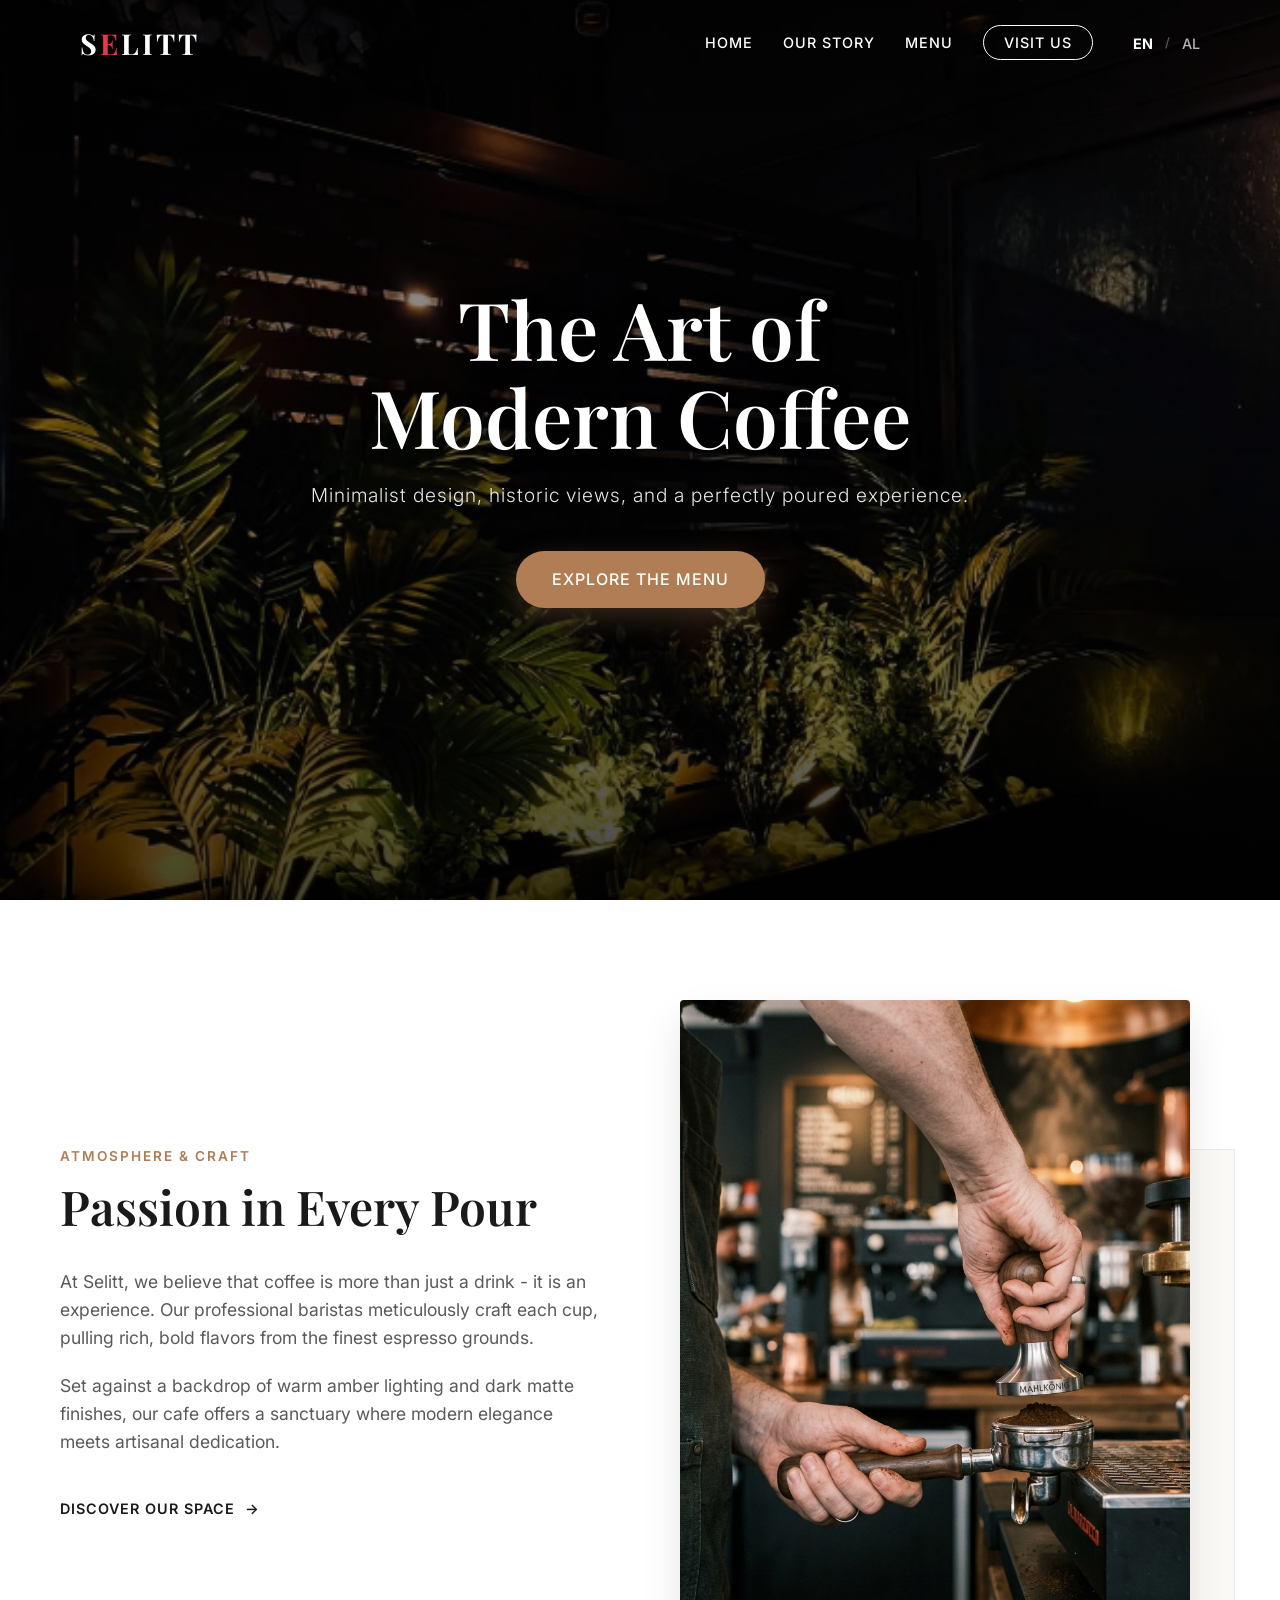
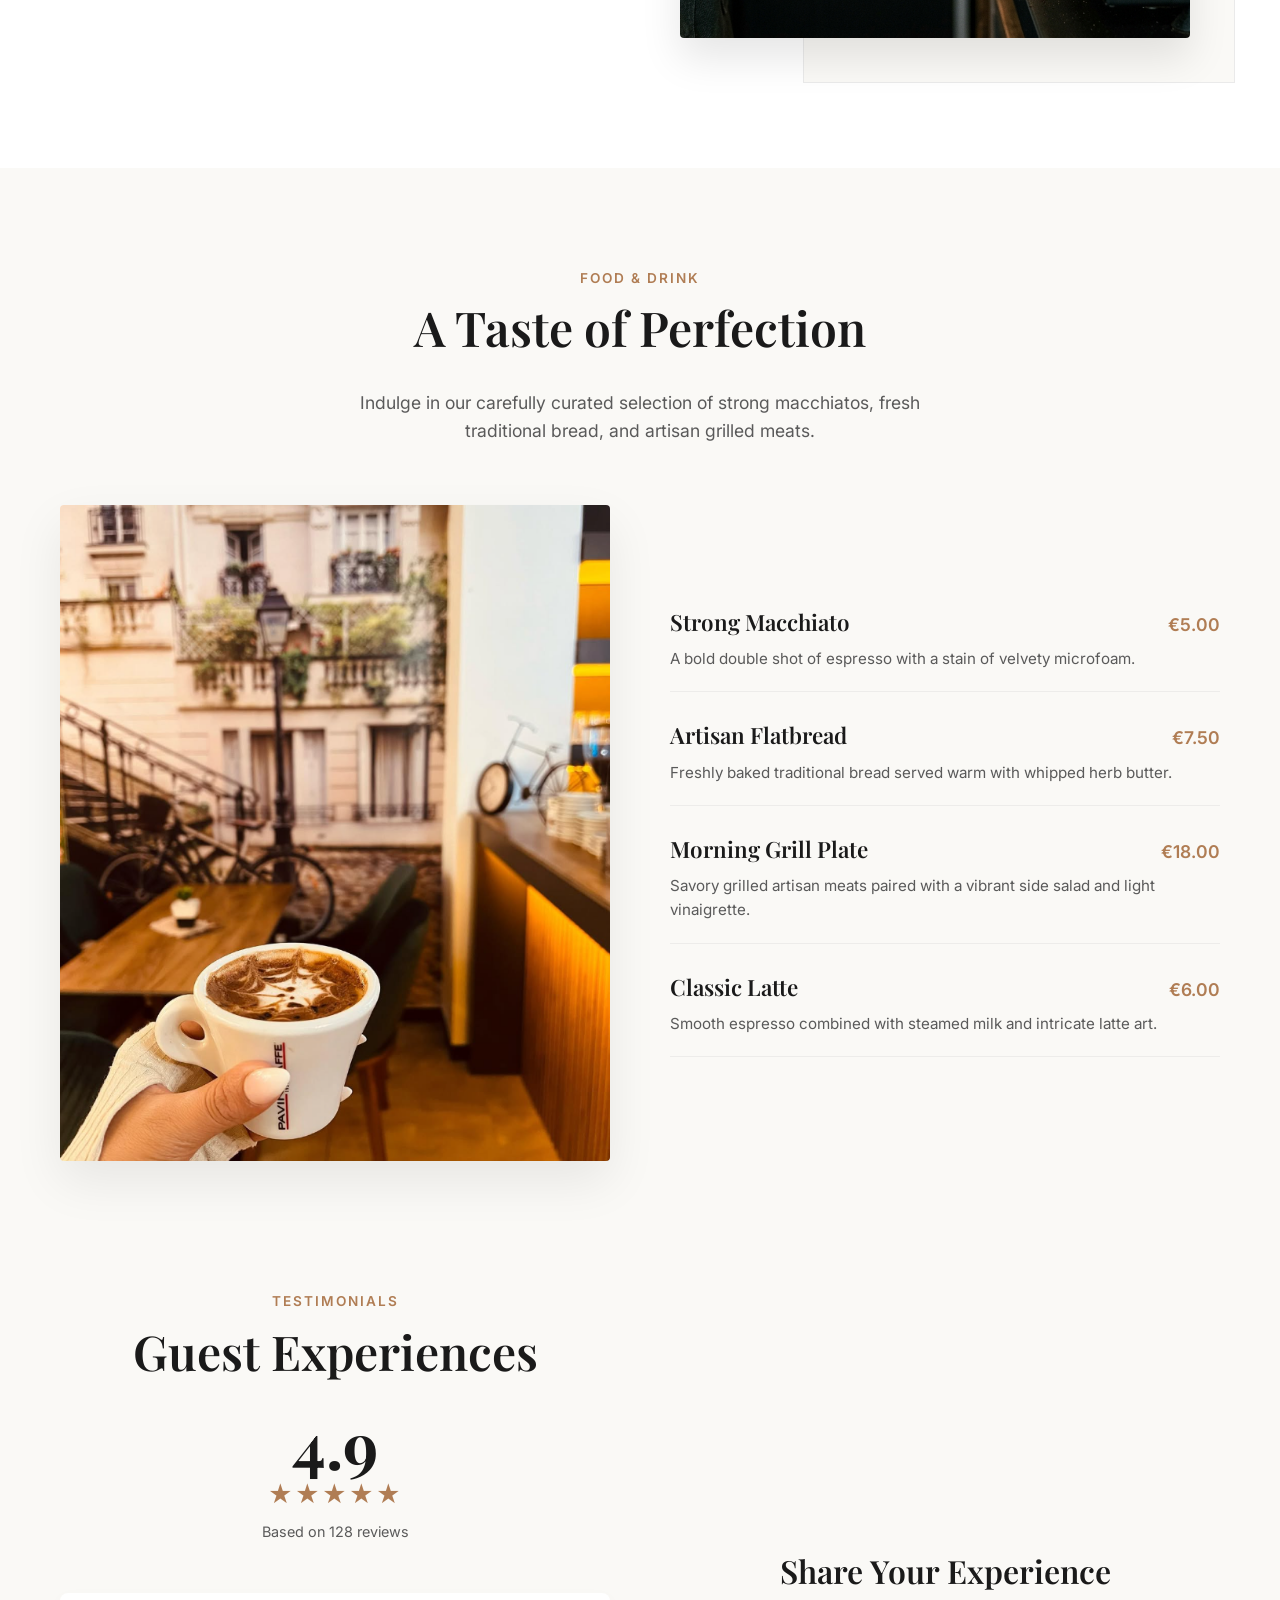
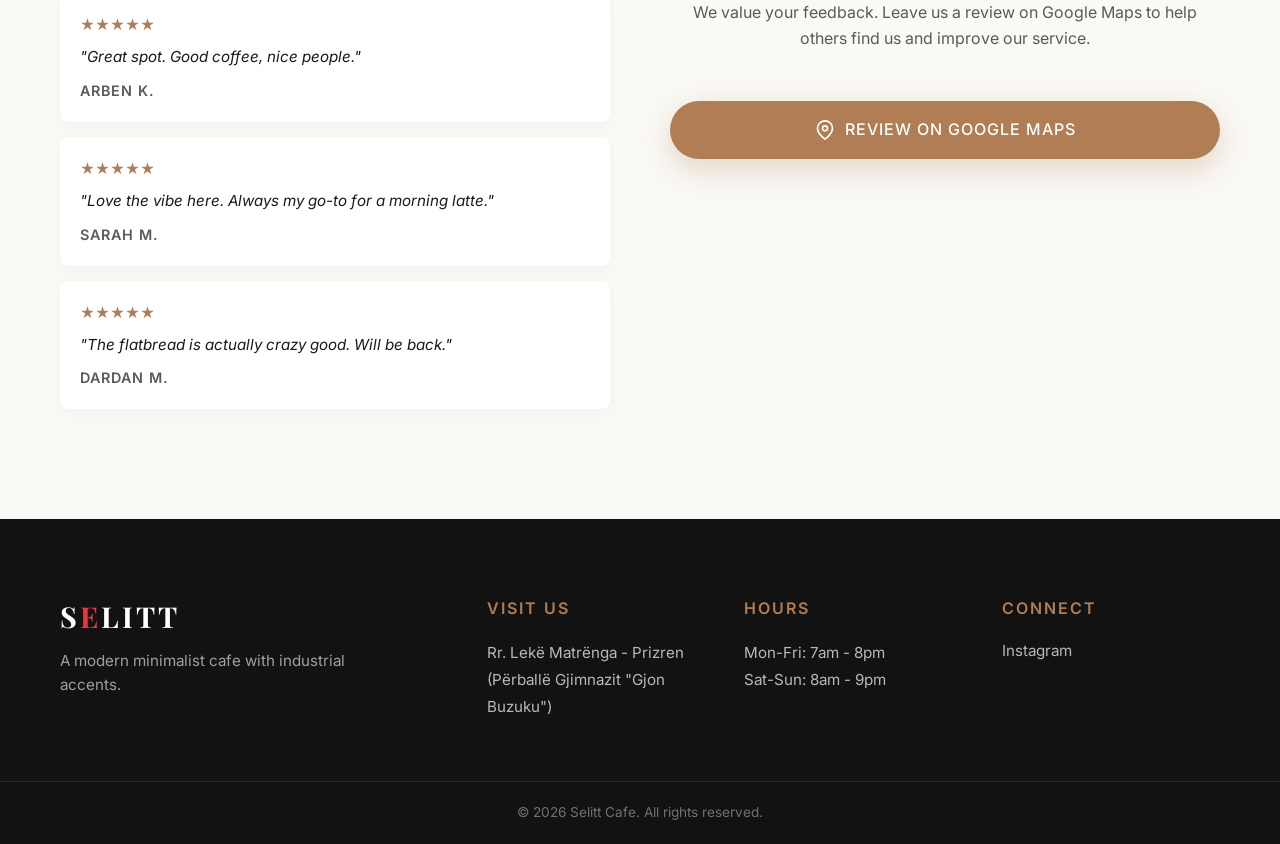
==== commit 6dbeea5c: "Add files via upload" ====
--- a/index.html
+++ b/index.html
@@ -96,7 +96,7 @@
                     <div class="menu-item">
                         <div class="menu-item-header">
                             <h3 data-i18n="item1Title">Strong Macchiato</h3>
-                            <span class="price">$5.00</span>
+                            <span class="price">€5.00</span>
                         </div>
                         <p data-i18n="item1Desc">A bold double shot of espresso with a stain of velvety microfoam.</p>
                     </div>
@@ -104,7 +104,7 @@
                     <div class="menu-item">
                         <div class="menu-item-header">
                             <h3 data-i18n="item2Title">Artisan Flatbread</h3>
-                            <span class="price">$7.50</span>
+                            <span class="price">€7.50</span>
                         </div>
                         <p data-i18n="item2Desc">Freshly baked traditional bread served warm with whipped herb butter.
                         </p>
@@ -113,7 +113,7 @@
                     <div class="menu-item">
                         <div class="menu-item-header">
                             <h3 data-i18n="item3Title">Morning Grill Plate</h3>
-                            <span class="price">$18.00</span>
+                            <span class="price">€18.00</span>
                         </div>
                         <p data-i18n="item3Desc">Savory grilled artisan meats paired with a vibrant side salad and light
                             vinaigrette.</p>
@@ -122,7 +122,7 @@
                     <div class="menu-item">
                         <div class="menu-item-header">
                             <h3 data-i18n="item4Title">Classic Latte</h3>
-                            <span class="price">$6.00</span>
+                            <span class="price">€6.00</span>
                         </div>
                         <p data-i18n="item4Desc">Smooth espresso combined with steamed milk and intricate latte art.</p>
                     </div>
@@ -176,10 +176,9 @@
                 <p class="form-desc" data-i18n="shareDesc">We value your feedback. Leave us a review on Google Maps to
                     help others find us and improve our service.</p>
 
-                <div style="margin-top: 20px;">
+                <div class="google-review-action">
                     <a href="https://maps.app.goo.gl/4ko4mEtGDt5DUoK56" target="_blank" rel="noopener noreferrer"
-                        class="btn-primary"
-                        style="display: inline-flex; align-items: center; justify-content: center; gap: 10px; width: 100%;">
+                        class="btn-primary btn-google-review">
                         <svg xmlns="http://www.w3.org/2000/svg" width="20" height="20" viewBox="0 0 24 24" fill="none"
                             stroke="currentColor" stroke-width="2" stroke-linecap="round" stroke-linejoin="round">
                             <path d="M21 10c0 7-9 13-9 13s-9-6-9-13a9 9 0 0 1 18 0z"></path>
@@ -346,6 +345,22 @@
             }
         });
 
+        // Mobile Menu Toggle
+        const mobileMenu = document.getElementById('mobile-menu');
+        const navLinks = document.querySelector('.nav-links');
+
+        mobileMenu.addEventListener('click', () => {
+            navLinks.classList.toggle('active');
+            mobileMenu.classList.toggle('active');
+        });
+
+        document.querySelectorAll('.nav-links a, .lang-option').forEach(element => {
+            element.addEventListener('click', () => {
+                navLinks.classList.remove('active');
+                mobileMenu.classList.remove('active');
+            });
+        });
+
         // Intersection Observer for scroll animations
         const observer = new IntersectionObserver((entries) => {
             entries.forEach(entry => {
--- a/styles.css
+++ b/styles.css
@@ -572,6 +572,18 @@
     text-align: center;
 }
 
+.google-review-action {
+    margin-top: 20px;
+}
+
+.btn-google-review {
+    display: inline-flex;
+    align-items: center;
+    justify-content: center;
+    gap: 10px;
+    width: 100%; /* Default to full width on desktop for visual balance */
+}
+
 
 /* ==========================================================================
    Footer
@@ -755,8 +767,50 @@
 
 @media (max-width: 768px) {
     .nav-links {
-        display: none;
-        /* simple hidden for mobile, would need JS for full menu */
+        display: flex;
+        flex-direction: column;
+        position: absolute;
+        top: 100%;
+        left: 0;
+        width: 100%;
+        background: rgba(255, 255, 255, 0.98);
+        padding: 20px 0;
+        box-shadow: 0 10px 30px rgba(0, 0, 0, 0.1);
+        opacity: 0;
+        visibility: hidden;
+        transform: translateY(-10px);
+        transition: var(--trans-fast);
+        gap: 20px;
+        backdrop-filter: blur(10px);
+    }
+
+    .nav-links.active {
+        opacity: 1;
+        visibility: visible;
+        transform: translateY(0);
+    }
+
+    .nav-links a {
+        color: var(--clr-text-main) !important;
+    }
+
+    .btn-outline {
+        border-color: var(--clr-text-main) !important;
+        color: var(--clr-text-main) !important;
+    }
+
+    .lang-toggle {
+        justify-content: center;
+        margin-left: 0;
+        color: var(--clr-text-light);
+    }
+
+    .lang-option {
+        color: var(--clr-text-main);
+    }
+
+    .lang-option.active {
+        color: var(--clr-accent);
     }
 
     .menu-toggle {
@@ -764,6 +818,7 @@
         flex-direction: column;
         gap: 6px;
         cursor: pointer;
+        z-index: 1001;
     }
 
     .bar {
@@ -777,12 +832,42 @@
         background-color: var(--clr-text-main);
     }
 
+    .menu-toggle.active .bar {
+        background-color: var(--clr-text-main);
+    }
+
+    .menu-toggle.active .bar:nth-child(1) {
+        transform: translateY(8px) rotate(45deg);
+    }
+
+    .menu-toggle.active .bar:nth-child(2) {
+        opacity: 0;
+    }
+
+    .menu-toggle.active .bar:nth-child(3) {
+        transform: translateY(-8px) rotate(-45deg);
+    }
+
     .hero h1 {
-        font-size: 3rem;
+        font-size: 3.5rem;
+    }
+    
+    .hero p {
+        font-size: 1.1rem;
     }
 
     .section-title {
-        font-size: 2.5rem;
+        font-size: 2.2rem;
+    }
+
+    .story, .menu, .review-section {
+        padding: 60px 20px;
+    }
+
+    .btn-google-review {
+        width: auto !important;
+        padding: 12px 24px;
+        font-size: 0.95rem;
     }
 
     .footer-links {
